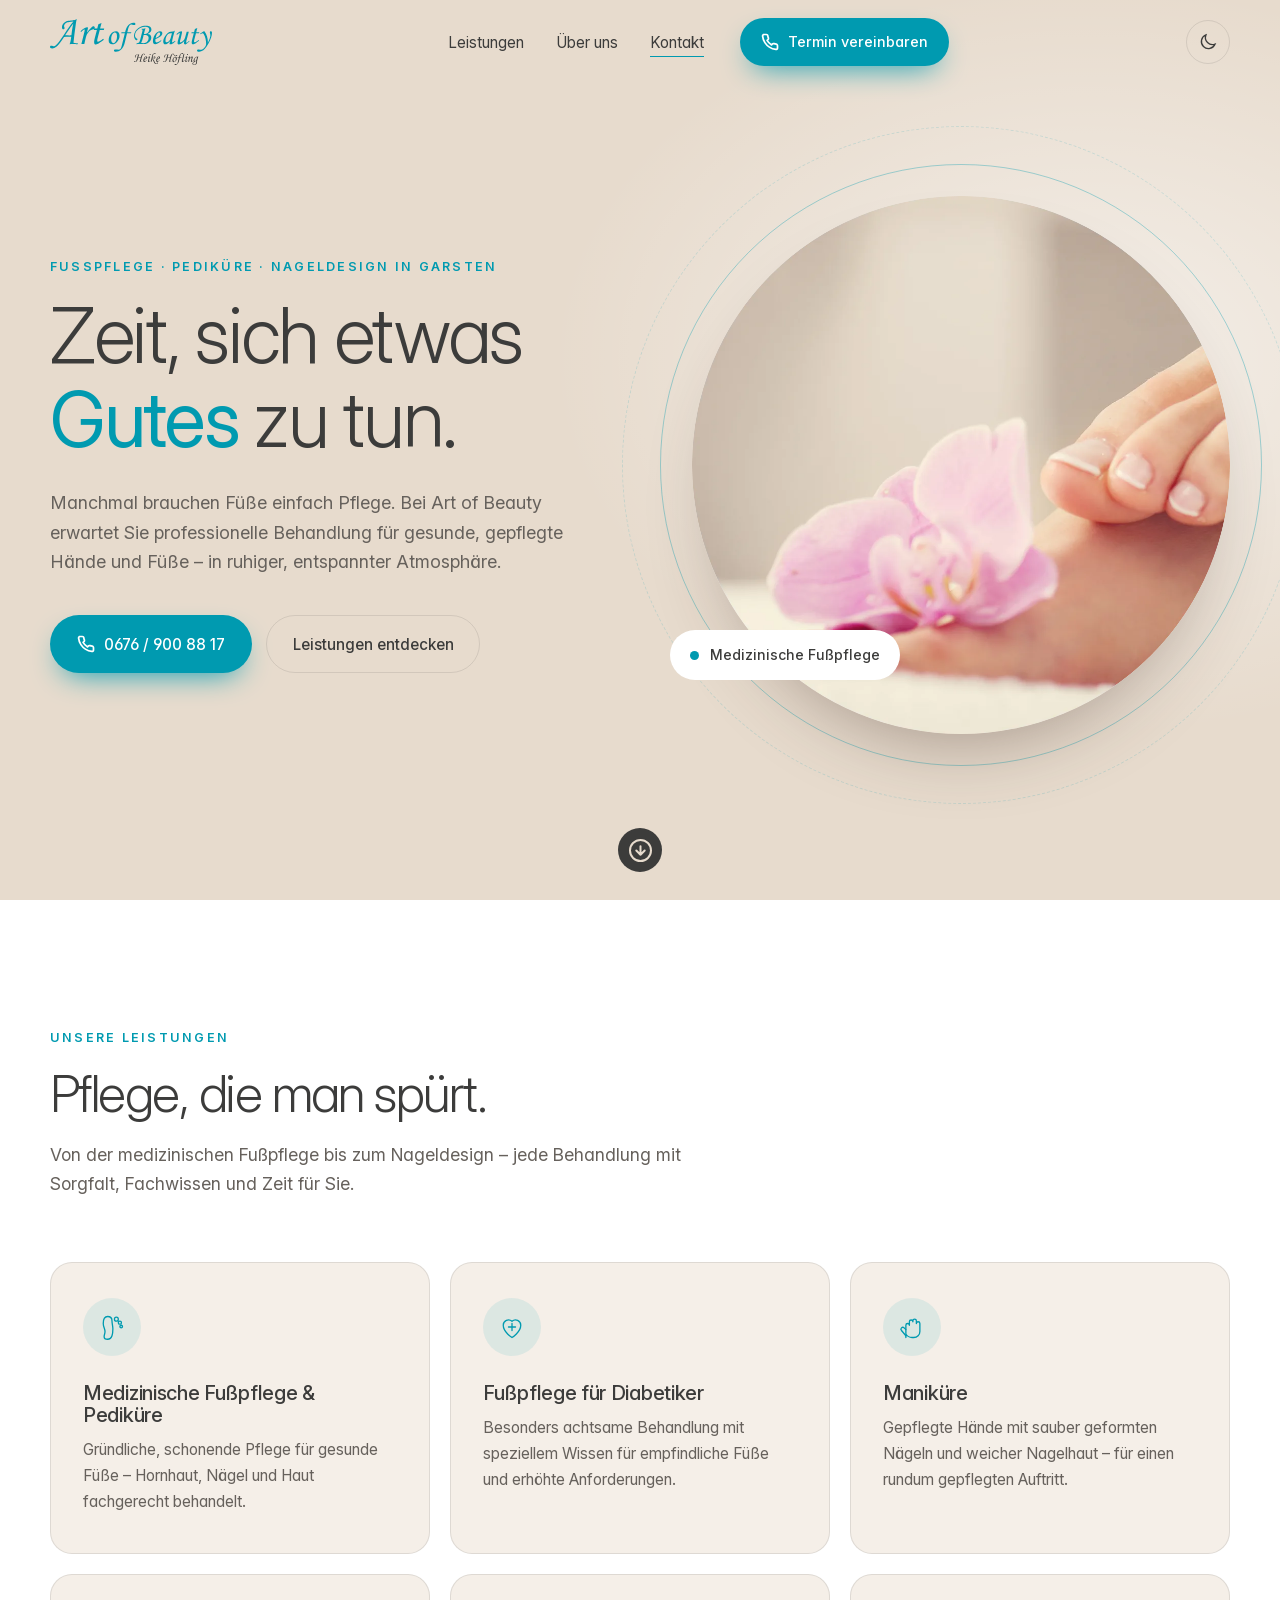
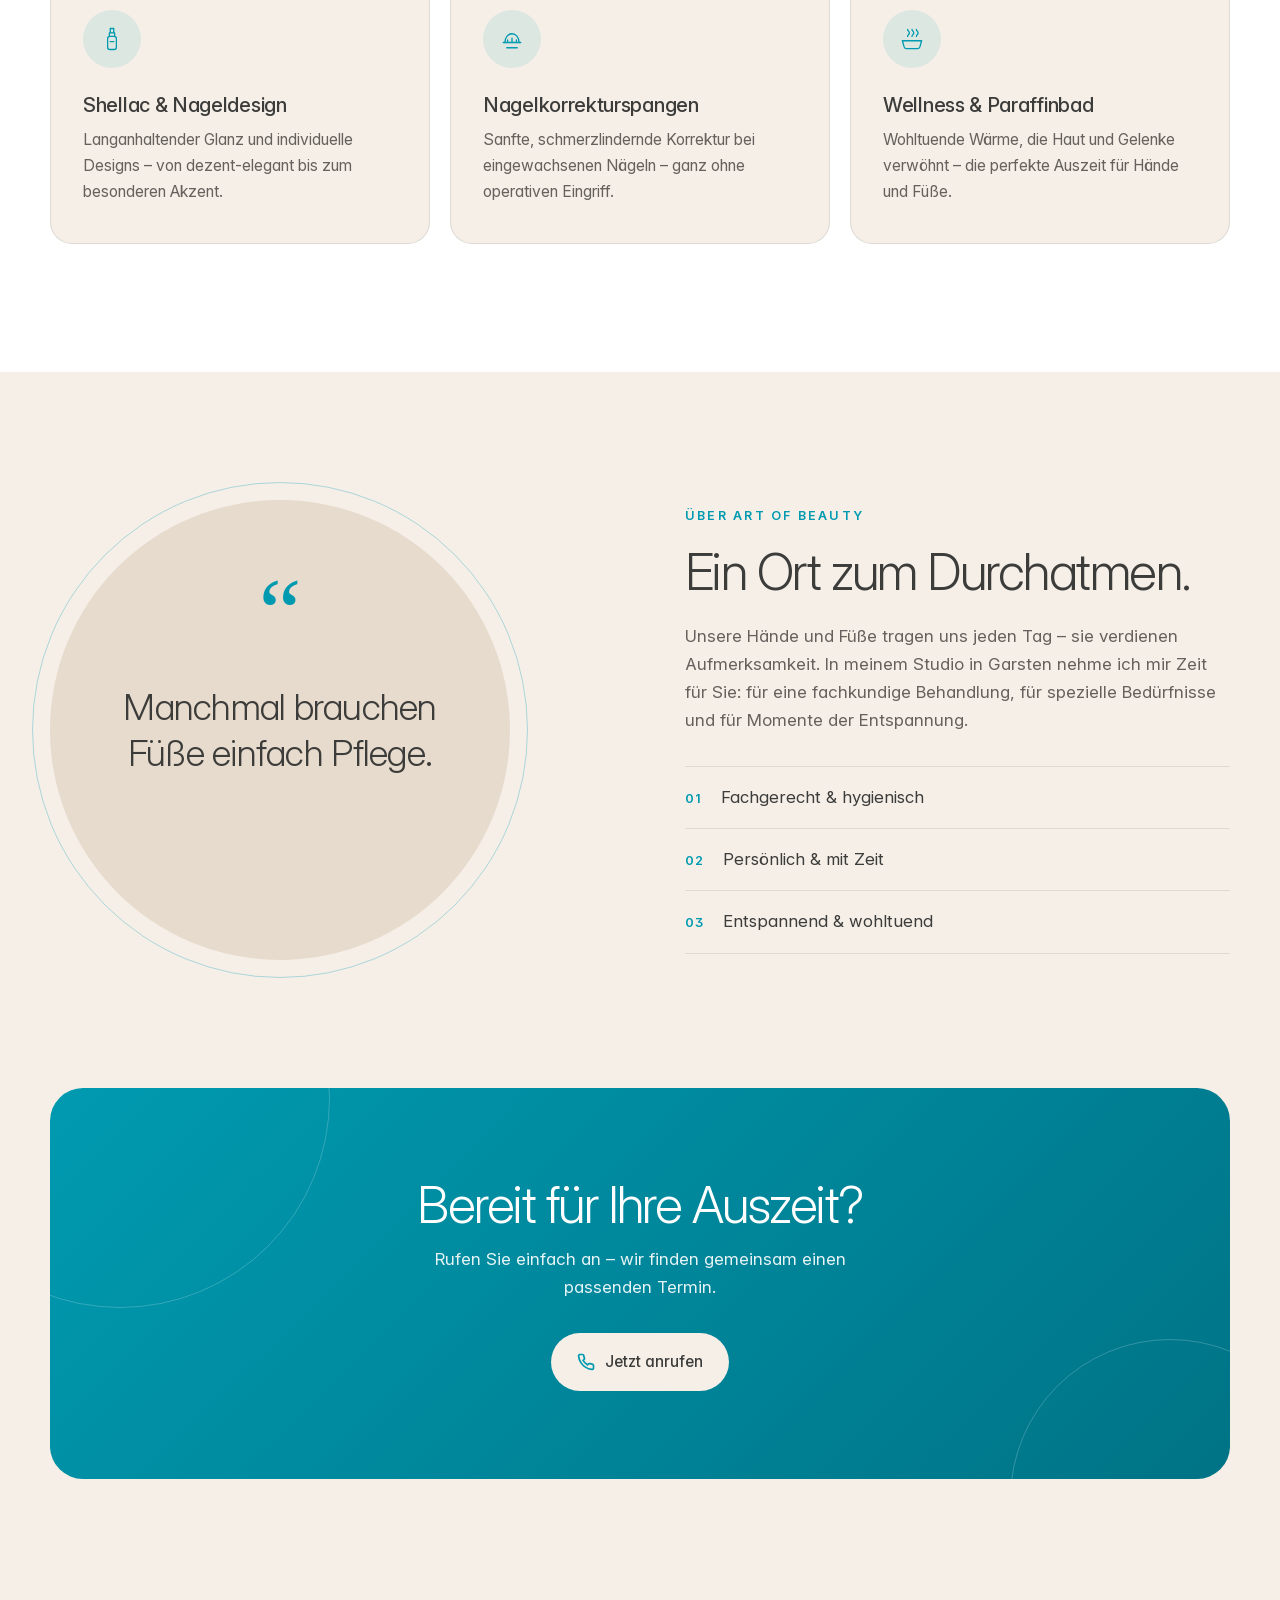
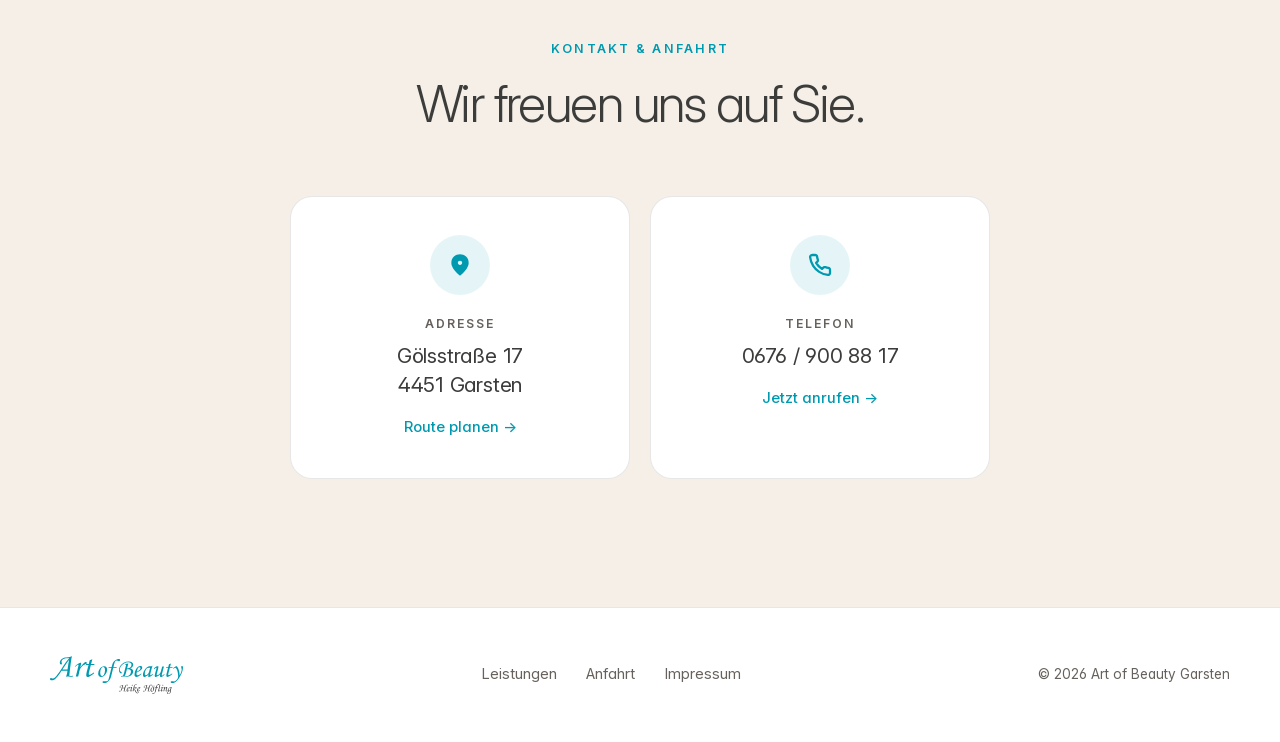
==== index.html @ b4190601 "first commit" ====
<!doctype html>
<html lang="de">
<head>
  <meta charset="utf-8">
  <meta name="viewport" content="width=device-width, initial-scale=1">
  <title>Art of Beauty Garsten – Fußpflege, Pediküre &amp; Nageldesign</title>
  <meta name="description" content="Art of Beauty in Garsten: medizinische Fußpflege, Pediküre, Fußpflege für Diabetiker, Maniküre, Shellac &amp; Nageldesign, Nagelkorrekturspangen und Paraffinbäder.">
  <meta name="theme-color" content="#e7dbcd" media="(prefers-color-scheme: light)">
  <meta name="theme-color" content="#231f1a" media="(prefers-color-scheme: dark)">
  <meta property="og:title" content="Art of Beauty Garsten">
  <meta property="og:description" content="Zeit, sich etwas Gutes zu tun. Fußpflege, Pediküre &amp; Nageldesign in Garsten.">
  <meta property="og:image" content="assets/hero.webp">
  <link rel="icon" href="assets/favicon.svg" type="image/svg+xml">
  <link rel="preload" href="assets/fonts/InterVariable.woff2" as="font" type="font/woff2" crossorigin>
  <link rel="stylesheet" href="styles.css">
  <script>
    // Theme vor dem ersten Paint setzen (verhindert Aufblitzen)
    (function () {
      var t = localStorage.getItem('theme');
      if (!t) t = matchMedia('(prefers-color-scheme: dark)').matches ? 'dark' : 'light';
      document.documentElement.dataset.theme = t;
    })();
  </script>
  <script src="script.js" defer></script>
</head>
<body>
  <a class="skip-link" href="#main">Zum Inhalt springen</a>

  <header class="site-header" id="top">
    <div class="container header-inner">
      <a href="#top" class="brand" aria-label="Art of Beauty – zur Startseite">
        <img class="logo logo-light" src="assets/logo.svg" alt="Art of Beauty" width="288" height="82">
        <img class="logo logo-dark" src="assets/logo-dark.svg" alt="" width="288" height="82" aria-hidden="true">
      </a>

      <nav class="nav" id="nav" aria-label="Hauptnavigation">
        <ul>
          <li><a href="#leistungen">Leistungen</a></li>
          <li><a href="#ueber">Über uns</a></li>
          <li><a href="#kontakt">Kontakt</a></li>
        </ul>
        <a class="btn btn-primary nav-cta" href="tel:+436769008817">
          <img src="assets/Phone.svg" alt="" width="18" height="18" class="icon-invert"> Termin vereinbaren
        </a>
      </nav>

      <div class="header-actions">
        <button class="theme-toggle" type="button" aria-label="Farbmodus wechseln">
          <svg class="i-sun" viewBox="0 0 24 24" aria-hidden="true"><circle cx="12" cy="12" r="4.5"/><path d="M12 2v2M12 20v2M4.9 4.9l1.4 1.4M17.7 17.7l1.4 1.4M2 12h2M20 12h2M4.9 19.1l1.4-1.4M17.7 6.3l1.4-1.4"/></svg>
          <svg class="i-moon" viewBox="0 0 24 24" aria-hidden="true"><path d="M20.5 14.5A8.5 8.5 0 0 1 9.5 3.5a8.5 8.5 0 1 0 11 11Z"/></svg>
        </button>
        <button class="menu-toggle" type="button" aria-label="Menü öffnen" aria-expanded="false" aria-controls="nav">
          <span></span><span></span>
        </button>
      </div>
    </div>
  </header>

  <main id="main">
    <!-- HERO -->
    <section class="hero">
      <div class="container hero-inner">
        <div class="hero-text">
          <p class="eyebrow reveal">Fußpflege · Pediküre · Nageldesign in Garsten</p>
          <h1 class="reveal">Zeit, sich etwas <em>Gutes</em> zu tun.</h1>
          <p class="lead reveal">Manchmal brauchen Füße einfach Pflege. Bei Art of Beauty erwartet Sie professionelle Behandlung für gesunde, gepflegte Hände und Füße – in ruhiger, entspannter Atmosphäre.</p>
          <div class="hero-actions reveal">
            <a class="btn btn-primary" href="tel:+436769008817">
              <img src="assets/Phone.svg" alt="" width="18" height="18" class="icon-invert"> 0676 / 900 88 17
            </a>
            <a class="btn btn-ghost" href="#leistungen">Leistungen entdecken</a>
          </div>
        </div>

        <div class="hero-visual reveal">
          <div class="ring ring-1" aria-hidden="true"></div>
          <div class="ring ring-2" aria-hidden="true"></div>
          <picture>
            <source srcset="assets/hero.webp" type="image/webp">
            <img src="assets/hero.png" alt="Gepflegter Fuß mit French-Pediküre neben einer rosa Orchidee" width="1054" height="1054" fetchpriority="high">
          </picture>
          <div class="hero-badge">
            <span class="badge-dot" aria-hidden="true"></span>
            Medizinische Fußpflege
          </div>
        </div>
      </div>

      <a href="#leistungen" class="scroll-hint" aria-label="Weiter nach unten scrollen">
        <img src="assets/icon-arrow.svg" alt="" width="23" height="23">
      </a>
    </section>

    <!-- LEISTUNGEN -->
    <section class="section services" id="leistungen">
      <div class="container">
        <header class="section-head reveal">
          <p class="eyebrow">Unsere Leistungen</p>
          <h2>Pflege, die man spürt.</h2>
          <p class="section-lead">Von der medizinischen Fußpflege bis zum Nageldesign – jede Behandlung mit Sorgfalt, Fachwissen und Zeit für Sie.</p>
        </header>

        <div class="cards">
          <article class="card reveal">
            <div class="card-icon" aria-hidden="true">
              <svg viewBox="0 0 32 32"><path d="M11 4c-3 0-5 3-5 8 0 4 2 6 2 9s-1 4-1 6 2 3 4 3 4-1 5-4 1-5 1-8-1-6-1-9-2-5-5-5Z"/><circle cx="21" cy="7" r="2.2"/><circle cx="25" cy="11" r="1.8"/><circle cx="26.5" cy="15.5" r="1.5"/></svg>
            </div>
            <h3>Medizinische Fußpflege &amp; Pediküre</h3>
            <p>Gründliche, schonende Pflege für gesunde Füße – Hornhaut, Nägel und Haut fachgerecht behandelt.</p>
          </article>

          <article class="card reveal">
            <div class="card-icon" aria-hidden="true">
              <svg viewBox="0 0 32 32"><path d="M16 28s-10-6.2-10-14a6 6 0 0 1 10-4.5A6 6 0 0 1 26 14c0 7.8-10 14-10 14Z"/><path d="M16 12v8M12 16h8"/></svg>
            </div>
            <h3>Fußpflege für Diabetiker</h3>
            <p>Besonders achtsame Behandlung mit speziellem Wissen für empfindliche Füße und erhöhte Anforderungen.</p>
          </article>

          <article class="card reveal">
            <div class="card-icon" aria-hidden="true">
              <svg viewBox="0 0 32 32"><path d="M9 28V14a2 2 0 0 1 4 0v-4a2 2 0 0 1 4 0v-1a2 2 0 0 1 4 0v3a2 2 0 0 1 4 0v9c0 4-3 7-7 7h-2c-3 0-5-1-7-4"/><path d="M9 19l-2-2a2 2 0 0 0-3 3l5 6"/></svg>
            </div>
            <h3>Maniküre</h3>
            <p>Gepflegte Hände mit sauber geformten Nägeln und weicher Nagelhaut – für einen rundum gepflegten Auftritt.</p>
          </article>

          <article class="card reveal">
            <div class="card-icon" aria-hidden="true">
              <svg viewBox="0 0 32 32"><rect x="11" y="13" width="10" height="15" rx="2.5"/><path d="M13 13V9h6v4M14 9V4h4v5"/><path d="M14 19h4"/></svg>
            </div>
            <h3>Shellac &amp; Nageldesign</h3>
            <p>Langanhaltender Glanz und individuelle Designs – von dezent-elegant bis zum besonderen Akzent.</p>
          </article>

          <article class="card reveal">
            <div class="card-icon" aria-hidden="true">
              <svg viewBox="0 0 32 32"><path d="M8 20c0-6 3.6-10 8-10s8 4 8 10"/><path d="M6 20h20"/><path d="M11 20v-3M16 20v-5M21 20v-3"/><path d="M10 26h12"/></svg>
            </div>
            <h3>Nagelkorrekturspangen</h3>
            <p>Sanfte, schmerzlindernde Korrektur bei eingewachsenen Nägeln – ganz ohne operativen Eingriff.</p>
          </article>

          <article class="card reveal">
            <div class="card-icon" aria-hidden="true">
              <svg viewBox="0 0 32 32"><path d="M5 18h22l-2 7a3 3 0 0 1-3 2H10a3 3 0 0 1-3-2l-2-7Z"/><path d="M11 13c0-2 2-2 2-4s-2-2-2-4M16 13c0-2 2-2 2-4s-2-2-2-4M21 13c0-2 2-2 2-4s-2-2-2-4"/></svg>
            </div>
            <h3>Wellness &amp; Paraffinbad</h3>
            <p>Wohltuende Wärme, die Haut und Gelenke verwöhnt – die perfekte Auszeit für Hände und Füße.</p>
          </article>
        </div>
      </div>
    </section>

    <!-- ÜBER / ZITAT -->
    <section class="section about" id="ueber">
      <div class="container about-inner">
        <div class="about-quote reveal">
          <span class="quote-mark" aria-hidden="true">“</span>
          <blockquote>
            <p>Manchmal brauchen Füße einfach Pflege.</p>
          </blockquote>
        </div>
        <div class="about-text reveal">
          <p class="eyebrow">Über Art of Beauty</p>
          <h2>Ein Ort zum Durchatmen.</h2>
          <p>Unsere Hände und Füße tragen uns jeden Tag – sie verdienen Aufmerksamkeit. In meinem Studio in Garsten nehme ich mir Zeit für Sie: für eine fachkundige Behandlung, für spezielle Bedürfnisse und für Momente der Entspannung.</p>
          <ul class="values">
            <li><span>01</span>Fachgerecht &amp; hygienisch</li>
            <li><span>02</span>Persönlich &amp; mit Zeit</li>
            <li><span>03</span>Entspannend &amp; wohltuend</li>
          </ul>
        </div>
      </div>
    </section>

    <!-- CTA BAND -->
    <section class="cta-band">
      <div class="container cta-inner reveal">
        <h2>Bereit für Ihre Auszeit?</h2>
        <p>Rufen Sie einfach an – wir finden gemeinsam einen passenden Termin.</p>
        <a class="btn btn-light" href="tel:+436769008817">
          <img src="assets/Phone.svg" alt="" width="18" height="18"> Jetzt anrufen
        </a>
      </div>
    </section>

    <!-- KONTAKT -->
    <section class="section contact" id="kontakt">
      <div class="container contact-inner">
        <header class="section-head reveal">
          <p class="eyebrow">Kontakt &amp; Anfahrt</p>
          <h2>Wir freuen uns auf Sie.</h2>
        </header>

        <div class="contact-grid">
          <a class="contact-card reveal" href="https://www.google.com/maps/search/?api=1&amp;query=G%C3%B6lsstra%C3%9Fe+17%2C+4451+Garsten" target="_blank" rel="noopener">
            <span class="contact-icon"><img src="assets/Location.svg" alt="" width="26" height="26"></span>
            <span class="contact-label">Adresse</span>
            <span class="contact-value">Gölsstraße 17<br>4451 Garsten</span>
            <span class="contact-link">Route planen <span aria-hidden="true">→</span></span>
          </a>

          <a class="contact-card reveal" href="tel:+436769008817">
            <span class="contact-icon"><img src="assets/Phone.svg" alt="" width="24" height="24"></span>
            <span class="contact-label">Telefon</span>
            <span class="contact-value">0676 / 900 88 17</span>
            <span class="contact-link">Jetzt anrufen <span aria-hidden="true">→</span></span>
          </a>
        </div>
      </div>
    </section>
  </main>

  <footer class="site-footer">
    <div class="container footer-inner">
      <img class="logo logo-light footer-logo" src="assets/logo.svg" alt="Art of Beauty" width="288" height="82">
      <img class="logo logo-dark footer-logo" src="assets/logo-dark.svg" alt="" width="288" height="82" aria-hidden="true">
      <nav class="footer-nav" aria-label="Fußzeile">
        <a href="#leistungen">Leistungen</a>
        <a href="#kontakt">Anfahrt</a>
        <a href="impressum.html">Impressum</a>
      </nav>
      <p class="copy">© <span id="year">2026</span> Art of Beauty Garsten</p>
    </div>
  </footer>

  <a class="fab-call" href="tel:+436769008817" aria-label="Anrufen: 0676 900 88 17">
    <img src="assets/Phone.svg" alt="" width="22" height="22" class="icon-invert">
  </a>
</body>
</html>
---- styles.css ----
/* ==========================================================================
   Art of Beauty Garsten – Stylesheet
   ========================================================================== */

@font-face {
  font-family: "Inter";
  src: url("assets/fonts/InterVariable.woff2") format("woff2");
  font-weight: 100 900;
  font-style: normal;
  font-display: swap;
}

:root {
  --cream: #e7dbcd;
  --cream-light: #f5efe8;
  --ink: #3c3c3b;
  --ink-soft: #66615c;
  --accent: #009ab0;
  --accent-strong: #007f92;
  --white: #fff;

  --bg: var(--cream-light);
  --bg-alt: var(--white);
  --bg-hero: var(--cream);
  --text: var(--ink);
  --text-soft: var(--ink-soft);
  --line: rgba(60, 60, 59, 0.12);
  --card: var(--white);
  --shadow: 0 20px 50px -25px rgba(60, 50, 40, 0.35);
  --header-bg: rgba(231, 219, 205, 0.78);
  --btn-text: #fff;

  --radius: 22px;
  --container: 1180px;
  --ease: cubic-bezier(0.22, 1, 0.36, 1);
  color-scheme: light;
}

[data-theme="dark"] {
  --accent: #16b7cf;
  --accent-strong: #009ab0;
  --bg: #231f1a;
  --bg-alt: #1a1713;
  --bg-hero: #231f1a;
  --text: #e7dbcd;
  --text-soft: #a39e96;
  --line: rgba(231, 219, 205, 0.12);
  --card: #2c2721;
  --shadow: 0 20px 50px -25px rgba(0, 0, 0, 0.8);
  --header-bg: rgba(35, 31, 26, 0.78);
  --btn-text: #12100d;
  color-scheme: dark;
}

/* ---------- Base ---------- */
*,
*::before,
*::after { box-sizing: border-box; }

html { scroll-behavior: smooth; scroll-padding-top: 90px; }

body {
  margin: 0;
  font-family: "Inter", system-ui, -apple-system, "Segoe UI", Roboto, sans-serif;
  font-feature-settings: "cv11", "ss01";
  font-size: 1.0625rem;
  line-height: 1.65;
  color: var(--text);
  background: var(--bg);
  -webkit-font-smoothing: antialiased;
  transition: background-color 0.4s var(--ease), color 0.4s var(--ease);
}

img { max-width: 100%; display: block; }
a { color: inherit; }

h1, h2, h3 {
  margin: 0;
  font-weight: 300;
  letter-spacing: -0.03em;
  line-height: 1.1;
}
h1 em, h2 em { font-style: normal; color: var(--accent); font-weight: 400; }

.container {
  width: min(100% - 2.5rem, var(--container));
  margin-inline: auto;
}

.skip-link {
  position: absolute; left: 1rem; top: -100px;
  background: var(--accent); color: #fff; padding: 0.6rem 1rem; border-radius: 8px; z-index: 100;
}
.skip-link:focus { top: 1rem; }

:focus-visible { outline: 2px solid var(--accent); outline-offset: 3px; border-radius: 6px; }

.eyebrow {
  margin: 0 0 1rem;
  font-size: 0.78rem;
  font-weight: 600;
  letter-spacing: 0.18em;
  text-transform: uppercase;
  color: var(--accent);
}

/* ---------- Buttons ---------- */
.btn {
  display: inline-flex; align-items: center; gap: 0.6rem;
  padding: 0.95rem 1.6rem;
  border-radius: 999px;
  font-size: 0.95rem; font-weight: 500;
  text-decoration: none;
  border: 1px solid transparent;
  transition: transform 0.3s var(--ease), background-color 0.3s, box-shadow 0.3s, color 0.3s, border-color 0.3s;
  white-space: nowrap;
}
.btn:hover { transform: translateY(-2px); }
.btn-primary { background: var(--accent); color: var(--btn-text); box-shadow: 0 12px 30px -12px var(--accent); }
.btn-primary:hover { background: var(--accent-strong); color: #fff; }
.btn-ghost { border-color: var(--line); color: var(--text); background: transparent; }
.btn-ghost:hover { border-color: var(--accent); color: var(--accent); }
.btn-light { background: var(--cream-light); color: #3c3c3b; }
.btn-light:hover { background: #fff; }

.icon-invert { filter: brightness(0) invert(1); }
[data-theme="dark"] .btn-primary:not(:hover) .icon-invert { filter: brightness(0); opacity: 0.85; }

/* ---------- Header ---------- */
.site-header {
  position: fixed; inset: 0 0 auto 0; z-index: 50;
  transition: background-color 0.4s var(--ease), box-shadow 0.4s, backdrop-filter 0.4s;
}
.site-header.scrolled {
  background: var(--header-bg);
  backdrop-filter: saturate(140%) blur(14px);
  -webkit-backdrop-filter: saturate(140%) blur(14px);
  box-shadow: 0 1px 0 var(--line);
}
.header-inner {
  display: flex; align-items: center; justify-content: space-between; gap: 1.5rem;
  height: 84px;
  transition: height 0.4s var(--ease);
}
.site-header.scrolled .header-inner { height: 70px; }

.brand { display: block; flex-shrink: 0; }
.brand .logo { height: 46px; width: auto; transition: height 0.4s var(--ease); }
.site-header.scrolled .brand .logo { height: 40px; }

.logo-dark { display: none !important; }
[data-theme="dark"] .logo-light { display: none !important; }
[data-theme="dark"] .logo-dark { display: block !important; }

.nav { display: flex; align-items: center; gap: 2.2rem; }
.nav ul { display: flex; gap: 2rem; list-style: none; margin: 0; padding: 0; }
.nav ul a {
  position: relative; text-decoration: none; font-size: 0.95rem; color: var(--text);
  padding: 0.3rem 0;
}
.nav ul a::after {
  content: ""; position: absolute; left: 0; bottom: 0; height: 1px; width: 100%;
  background: var(--accent); transform: scaleX(0); transform-origin: right;
  transition: transform 0.4s var(--ease);
}
.nav ul a:hover::after, .nav ul a.active::after { transform: scaleX(1); transform-origin: left; }
.nav-cta { padding: 0.7rem 1.25rem; font-size: 0.9rem; }

.header-actions { display: flex; align-items: center; gap: 0.5rem; }

.theme-toggle, .menu-toggle {
  width: 44px; height: 44px; border-radius: 50%;
  display: grid; place-items: center;
  border: 1px solid var(--line); background: transparent; color: var(--text);
  cursor: pointer; transition: border-color 0.3s, color 0.3s, transform 0.3s var(--ease);
}
.theme-toggle:hover { border-color: var(--accent); color: var(--accent); transform: rotate(15deg); }
.theme-toggle svg { width: 20px; height: 20px; fill: none; stroke: currentColor; stroke-width: 1.6; stroke-linecap: round; }
.theme-toggle .i-sun { display: none; }
[data-theme="dark"] .theme-toggle .i-sun { display: block; }
[data-theme="dark"] .theme-toggle .i-moon { display: none; }

.menu-toggle { display: none; flex-direction: column; align-items: center; justify-content: center; gap: 6px; }
.menu-toggle span {
  display: block; width: 18px; height: 1.5px; background: currentColor; border-radius: 2px;
  transition: transform 0.4s var(--ease);
}
.menu-open .menu-toggle span:first-child { transform: translateY(3.75px) rotate(45deg); }
.menu-open .menu-toggle span:last-child { transform: translateY(-3.75px) rotate(-45deg); }

/* ---------- Hero ---------- */
.hero {
  position: relative;
  min-height: 100svh;
  display: flex; align-items: center;
  padding: 120px 0 90px;
  background:
    radial-gradient(60% 60% at 85% 40%, rgba(255, 255, 255, 0.55), transparent 70%),
    var(--bg-hero);
  overflow: hidden;
}
[data-theme="dark"] .hero {
  background:
    radial-gradient(55% 55% at 80% 45%, rgba(22, 183, 207, 0.10), transparent 70%),
    var(--bg-hero);
}

.hero-inner {
  display: grid; grid-template-columns: 1.05fr 1fr; align-items: center; gap: clamp(2rem, 6vw, 6rem);
}

.hero h1 {
  font-size: clamp(2.6rem, 6vw, 5rem);
  margin-bottom: 1.6rem;
}
.lead { font-size: clamp(1.05rem, 1.4vw, 1.2rem); color: var(--text-soft); max-width: 34rem; margin: 0 0 2.4rem; }
.hero-actions { display: flex; flex-wrap: wrap; gap: 0.9rem; }

.hero-visual { position: relative; aspect-ratio: 1; max-width: 540px; width: 100%; justify-self: center; }
.hero-visual picture img {
  width: 100%; height: 100%; object-fit: cover; border-radius: 50%;
  position: relative; z-index: 1;
  box-shadow: 0 40px 80px -40px rgba(60, 40, 30, 0.45);
}
.ring {
  position: absolute; border-radius: 50%; border: 1px solid var(--accent); pointer-events: none;
}
.ring-1 { inset: -6%; opacity: 0.35; animation: float 9s ease-in-out infinite; }
.ring-2 { inset: -13%; opacity: 0.15; border-style: dashed; animation: spin 80s linear infinite; }

.hero-badge {
  position: absolute; z-index: 2; left: -4%; bottom: 10%;
  display: inline-flex; align-items: center; gap: 0.65rem;
  padding: 0.85rem 1.25rem;
  background: var(--card); color: var(--text);
  border-radius: 999px; font-size: 0.88rem; font-weight: 500;
  box-shadow: var(--shadow);
  animation: float 7s ease-in-out infinite reverse;
}
.badge-dot {
  width: 9px; height: 9px; border-radius: 50%; background: var(--accent);
  box-shadow: 0 0 0 0 var(--accent); animation: pulse 2.4s infinite;
}

.scroll-hint {
  position: absolute; left: 50%; bottom: 28px; translate: -50% 0;
  width: 44px; height: 44px; display: grid; place-items: center;
  border-radius: 50%; background: var(--ink);
  animation: bob 2.4s ease-in-out infinite;
}
.scroll-hint img { transform: rotate(-90deg); }
[data-theme="dark"] .scroll-hint { background: #000; }

@keyframes float { 0%, 100% { transform: translateY(0); } 50% { transform: translateY(-10px); } }
@keyframes spin { to { transform: rotate(360deg); } }
@keyframes bob { 0%, 100% { transform: translateY(0); } 50% { transform: translateY(6px); } }
@keyframes pulse {
  0% { box-shadow: 0 0 0 0 rgba(0, 154, 176, 0.55); }
  70% { box-shadow: 0 0 0 10px rgba(0, 154, 176, 0); }
  100% { box-shadow: 0 0 0 0 rgba(0, 154, 176, 0); }
}

/* ---------- Sections ---------- */
.section { padding: clamp(5rem, 10vw, 8.5rem) 0; }
.section-head { max-width: 40rem; margin-bottom: clamp(2.5rem, 5vw, 4rem); }
.section-head h2, .about h2, .cta-band h2 { font-size: clamp(2rem, 4vw, 3.2rem); }
.section-lead { color: var(--text-soft); margin: 1.2rem 0 0; font-size: 1.1rem; }

/* Services */
.services { background: var(--bg-alt); }
.cards {
  display: grid; grid-template-columns: repeat(3, 1fr); gap: 1.25rem;
}
.card {
  position: relative;
  padding: 2.2rem 2rem 2.4rem;
  background: var(--bg);
  border: 1px solid var(--line);
  border-radius: var(--radius);
  transition: transform 0.5s var(--ease), box-shadow 0.5s var(--ease), border-color 0.4s, background-color 0.4s;
  overflow: hidden;
}
.card::before {
  content: ""; position: absolute; inset: auto -30% -60% auto; width: 220px; height: 220px; border-radius: 50%;
  background: radial-gradient(circle, rgba(0, 154, 176, 0.12), transparent 70%);
  opacity: 0; transition: opacity 0.5s;
}
.card:hover { transform: translateY(-6px); box-shadow: var(--shadow); border-color: transparent; }
.card:hover::before { opacity: 1; }
[data-theme="dark"] .card { background: var(--card); }

.card-icon {
  width: 58px; height: 58px; border-radius: 50%;
  display: grid; place-items: center; margin-bottom: 1.6rem;
  background: rgba(0, 154, 176, 0.1); color: var(--accent);
  transition: background-color 0.4s, color 0.4s;
}
.card:hover .card-icon { background: var(--accent); color: var(--bg-alt); }
.card-icon svg { width: 28px; height: 28px; fill: none; stroke: currentColor; stroke-width: 1.5; stroke-linecap: round; stroke-linejoin: round; }
.card h3 { font-size: 1.25rem; font-weight: 500; letter-spacing: -0.015em; margin-bottom: 0.7rem; }
.card p { margin: 0; color: var(--text-soft); font-size: 0.98rem; }

/* About */
.about { background: var(--bg); }
.about-inner { display: grid; grid-template-columns: 1fr 1fr; gap: clamp(2.5rem, 7vw, 7rem); align-items: center; }
.about-quote {
  position: relative; aspect-ratio: 1; max-width: 460px; width: 100%;
  display: grid; place-items: center; padding: 3rem;
  border-radius: 50%;
  background: var(--cream);
  text-align: center;
}
[data-theme="dark"] .about-quote { background: #000; }
.about-quote::after {
  content: ""; position: absolute; inset: -18px; border-radius: 50%; border: 1px solid var(--accent); opacity: 0.3;
}
.quote-mark {
  position: absolute; top: 14%; left: 50%; translate: -50% 0;
  font-family: Georgia, "Times New Roman", serif;
  font-size: 6rem; line-height: 1; color: var(--accent); font-weight: 400;
}
.about-quote blockquote { margin: 0; }
.about-quote p {
  margin: 0; font-size: clamp(1.6rem, 3vw, 2.3rem); font-weight: 300; letter-spacing: -0.02em; line-height: 1.25;
  color: var(--text);
}
.about-text h2 { margin-bottom: 1.4rem; }
.about-text > p:not(.eyebrow) { color: var(--text-soft); margin: 0 0 2rem; }
.values { list-style: none; padding: 0; margin: 0; border-top: 1px solid var(--line); }
.values li {
  display: flex; align-items: baseline; gap: 1.2rem;
  padding: 1.05rem 0; border-bottom: 1px solid var(--line); font-size: 1.05rem;
}
.values span { font-size: 0.8rem; font-weight: 600; color: var(--accent); letter-spacing: 0.08em; }

/* CTA band */
.cta-band { padding: 0 0 clamp(1rem, 3vw, 2rem); background: var(--bg); }
.cta-inner {
  position: relative; overflow: hidden;
  text-align: center;
  padding: clamp(3.5rem, 7vw, 5.5rem) 1.5rem;
  border-radius: calc(var(--radius) * 1.5);
  background: linear-gradient(135deg, #009ab0, #007386);
  color: #fff;
}
.cta-inner::before, .cta-inner::after {
  content: ""; position: absolute; border-radius: 50%; border: 1px solid rgba(255, 255, 255, 0.2);
}
.cta-inner::before { width: 420px; height: 420px; left: -140px; top: -200px; }
.cta-inner::after { width: 320px; height: 320px; right: -100px; bottom: -180px; }
.cta-inner h2 { color: #fff; margin-bottom: 0.8rem; }
.cta-inner p { margin: 0 auto 2rem; opacity: 0.9; max-width: 30rem; }

/* Contact */
.contact { background: var(--bg); }
.contact-inner { text-align: center; }
.contact .section-head { margin-inline: auto; }
.contact-grid { display: grid; grid-template-columns: repeat(2, minmax(0, 340px)); justify-content: center; gap: 1.25rem; }
.contact-card {
  display: flex; flex-direction: column; align-items: center; gap: 0.4rem;
  padding: 2.4rem 1.5rem;
  background: var(--card); border: 1px solid var(--line); border-radius: var(--radius);
  text-decoration: none;
  transition: transform 0.5s var(--ease), box-shadow 0.5s var(--ease), border-color 0.3s;
}
.contact-card:hover { transform: translateY(-5px); box-shadow: var(--shadow); border-color: var(--accent); }
.contact-icon {
  width: 60px; height: 60px; border-radius: 50%; display: grid; place-items: center; margin-bottom: 0.8rem;
  background: rgba(0, 154, 176, 0.1);
}
.contact-label { font-size: 0.76rem; letter-spacing: 0.16em; text-transform: uppercase; color: var(--text-soft); font-weight: 600; }
.contact-value { font-size: 1.3rem; font-weight: 400; letter-spacing: -0.01em; line-height: 1.4; }
.contact-link { margin-top: 0.6rem; color: var(--accent); font-size: 0.92rem; font-weight: 500; }
.contact-link span { display: inline-block; transition: transform 0.3s var(--ease); }
.contact-card:hover .contact-link span { transform: translateX(4px); }

/* Footer */
.site-footer { background: var(--bg-alt); border-top: 1px solid var(--line); padding: 3rem 0; }
.footer-inner { display: flex; align-items: center; justify-content: space-between; gap: 1.5rem; flex-wrap: wrap; }
.footer-logo { height: 38px; width: auto; }
.footer-nav { display: flex; gap: 1.8rem; flex-wrap: wrap; }
.footer-nav a { text-decoration: none; color: var(--text-soft); font-size: 0.92rem; transition: color 0.3s; }
.footer-nav a:hover { color: var(--accent); }
.copy { margin: 0; color: var(--text-soft); font-size: 0.85rem; }

/* Floating call button (mobile) */
.fab-call {
  position: fixed; right: 1.1rem; bottom: 1.1rem; z-index: 40;
  width: 58px; height: 58px; border-radius: 50%;
  display: none; place-items: center;
  background: var(--accent); box-shadow: 0 14px 30px -10px rgba(0, 154, 176, 0.7);
  transform: scale(0); transition: transform 0.4s var(--ease);
}
.fab-call.visible { transform: scale(1); }

/* ---------- Legal page ---------- */
.legal { padding: 140px 0 6rem; }
.legal .container { max-width: 760px; }
.legal h1 { font-size: clamp(2.2rem, 5vw, 3.4rem); margin-bottom: 2.5rem; }
.legal h2 { font-size: 1.5rem; font-weight: 400; margin: 2.8rem 0 1rem; }
.legal h3 { font-size: 1.1rem; font-weight: 500; margin: 1.8rem 0 0.6rem; letter-spacing: -0.01em; }
.legal p, .legal address { color: var(--text-soft); font-style: normal; }
.legal a { color: var(--accent); }
.legal .back { display: inline-flex; gap: 0.5rem; margin-bottom: 2rem; text-decoration: none; font-weight: 500; }

/* ---------- Reveal animations ---------- */
.reveal { opacity: 0; transform: translateY(26px); transition: opacity 0.9s var(--ease), transform 0.9s var(--ease); }
.reveal.in { opacity: 1; transform: none; }
.no-js .reveal { opacity: 1; transform: none; }

@media (prefers-reduced-motion: reduce) {
  html { scroll-behavior: auto; }
  *, *::before, *::after { animation: none !important; transition-duration: 0.01ms !important; }
  .reveal { opacity: 1; transform: none; }
}

/* ---------- Responsive ---------- */
@media (max-width: 1020px) {
  .cards { grid-template-columns: repeat(2, 1fr); }
}

@media (max-width: 860px) {
  .menu-toggle { display: flex; }

  .nav {
    position: fixed; inset: 0; z-index: -1;
    flex-direction: column; justify-content: center; gap: 2.5rem;
    background: var(--bg-hero);
    opacity: 0; visibility: hidden;
    transition: opacity 0.4s var(--ease), visibility 0.4s;
  }
  .nav ul { flex-direction: column; align-items: center; gap: 1.4rem; }
  .nav ul a { font-size: 1.8rem; font-weight: 300; letter-spacing: -0.02em; }
  .menu-open .nav { opacity: 1; visibility: visible; }
  .menu-open { overflow: hidden; }
  .menu-open .site-header { background: transparent; backdrop-filter: none; box-shadow: none; }

  .hero { padding-top: 110px; min-height: auto; }
  .hero-inner { grid-template-columns: 1fr; text-align: center; }
  .hero-visual { order: -1; max-width: 340px; margin-top: 1rem; }
  .lead { margin-inline: auto; }
  .hero-actions { justify-content: center; }
  .hero-badge { left: 50%; translate: -50% 0; bottom: -6%; white-space: nowrap; }
  .scroll-hint { display: none; }

  .about-inner { grid-template-columns: 1fr; }
  .about-quote { max-width: 340px; justify-self: center; }

  .fab-call { display: grid; }
}

@media (max-width: 600px) {
  body { font-size: 1rem; }
  .header-inner { height: 70px; }
  .brand .logo { height: 38px; }
  .cards { grid-template-columns: 1fr; }
  .card { padding: 1.8rem 1.6rem 2rem; }
  .contact-grid { grid-template-columns: 1fr; }
  .hero-actions .btn { width: 100%; justify-content: center; }
  .hero-visual { max-width: 280px; }
  .footer-inner { flex-direction: column; text-align: center; }
  .footer-nav { justify-content: center; }
}
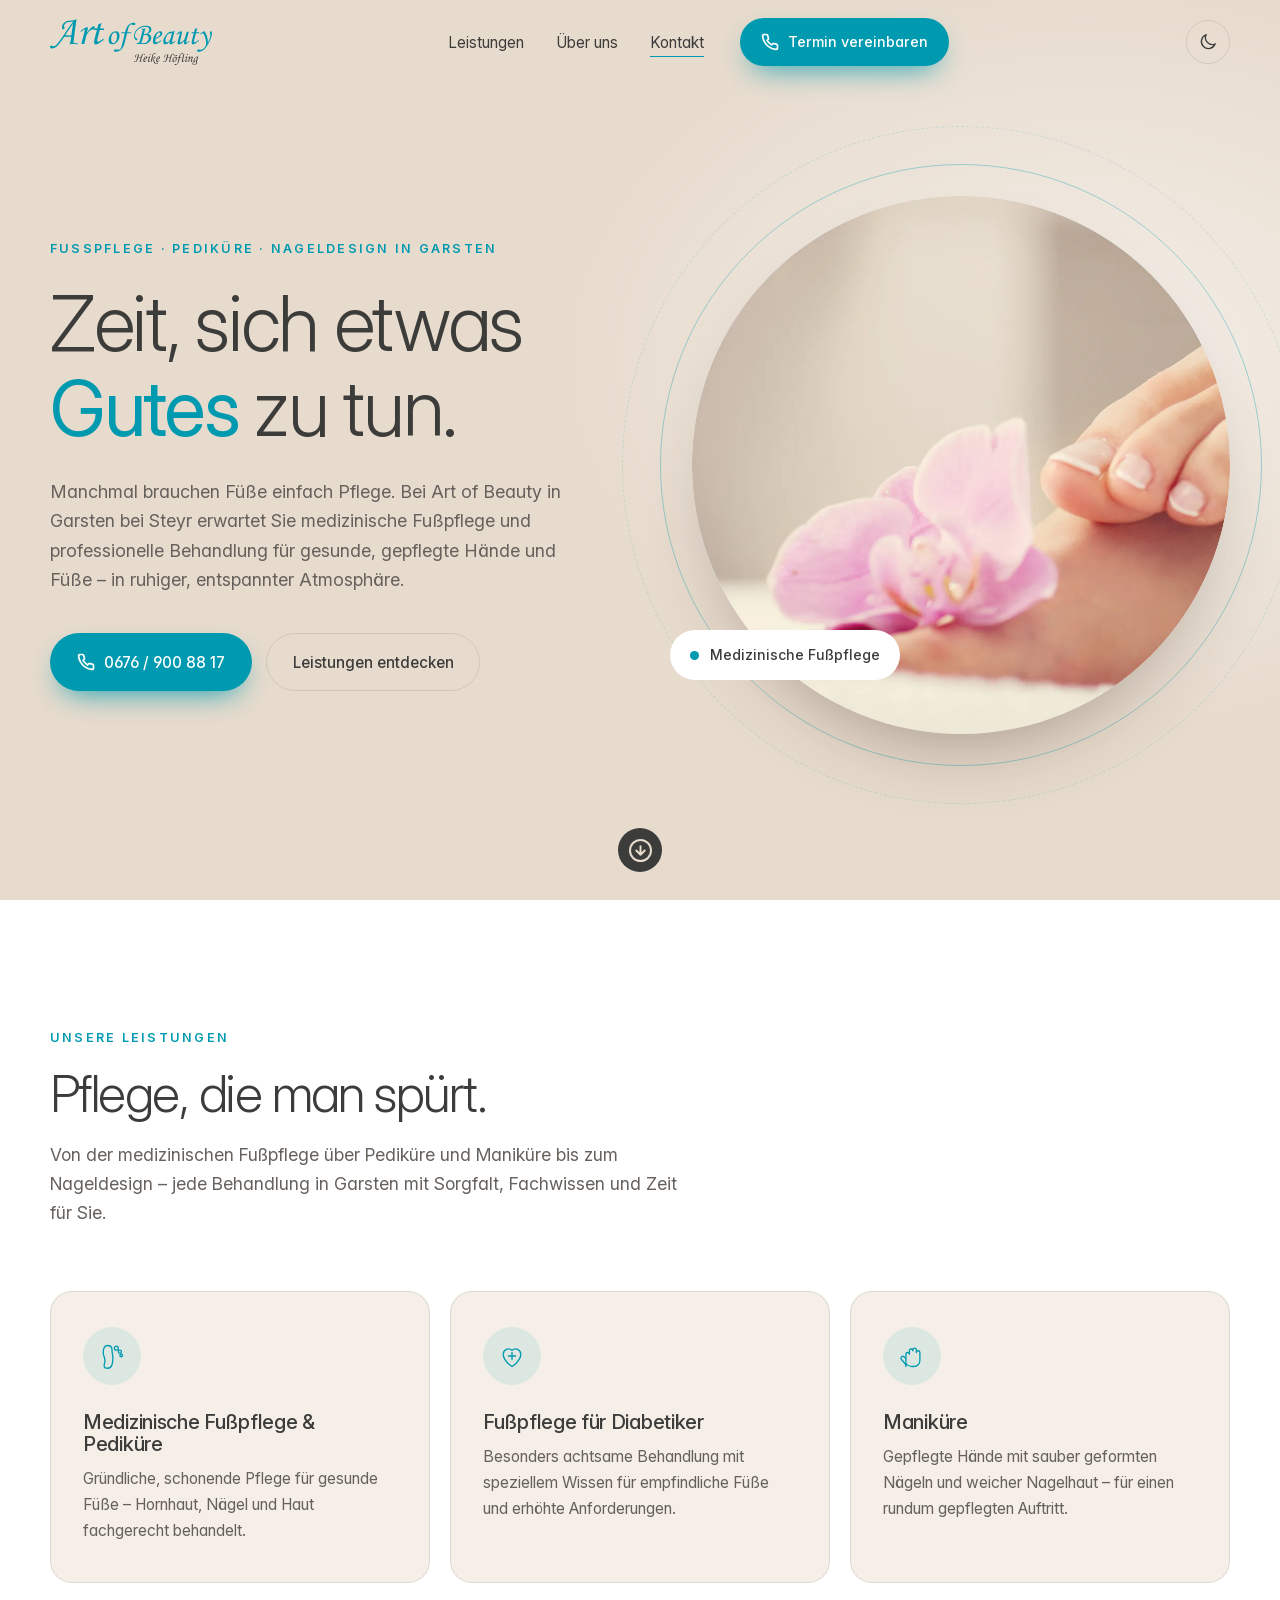
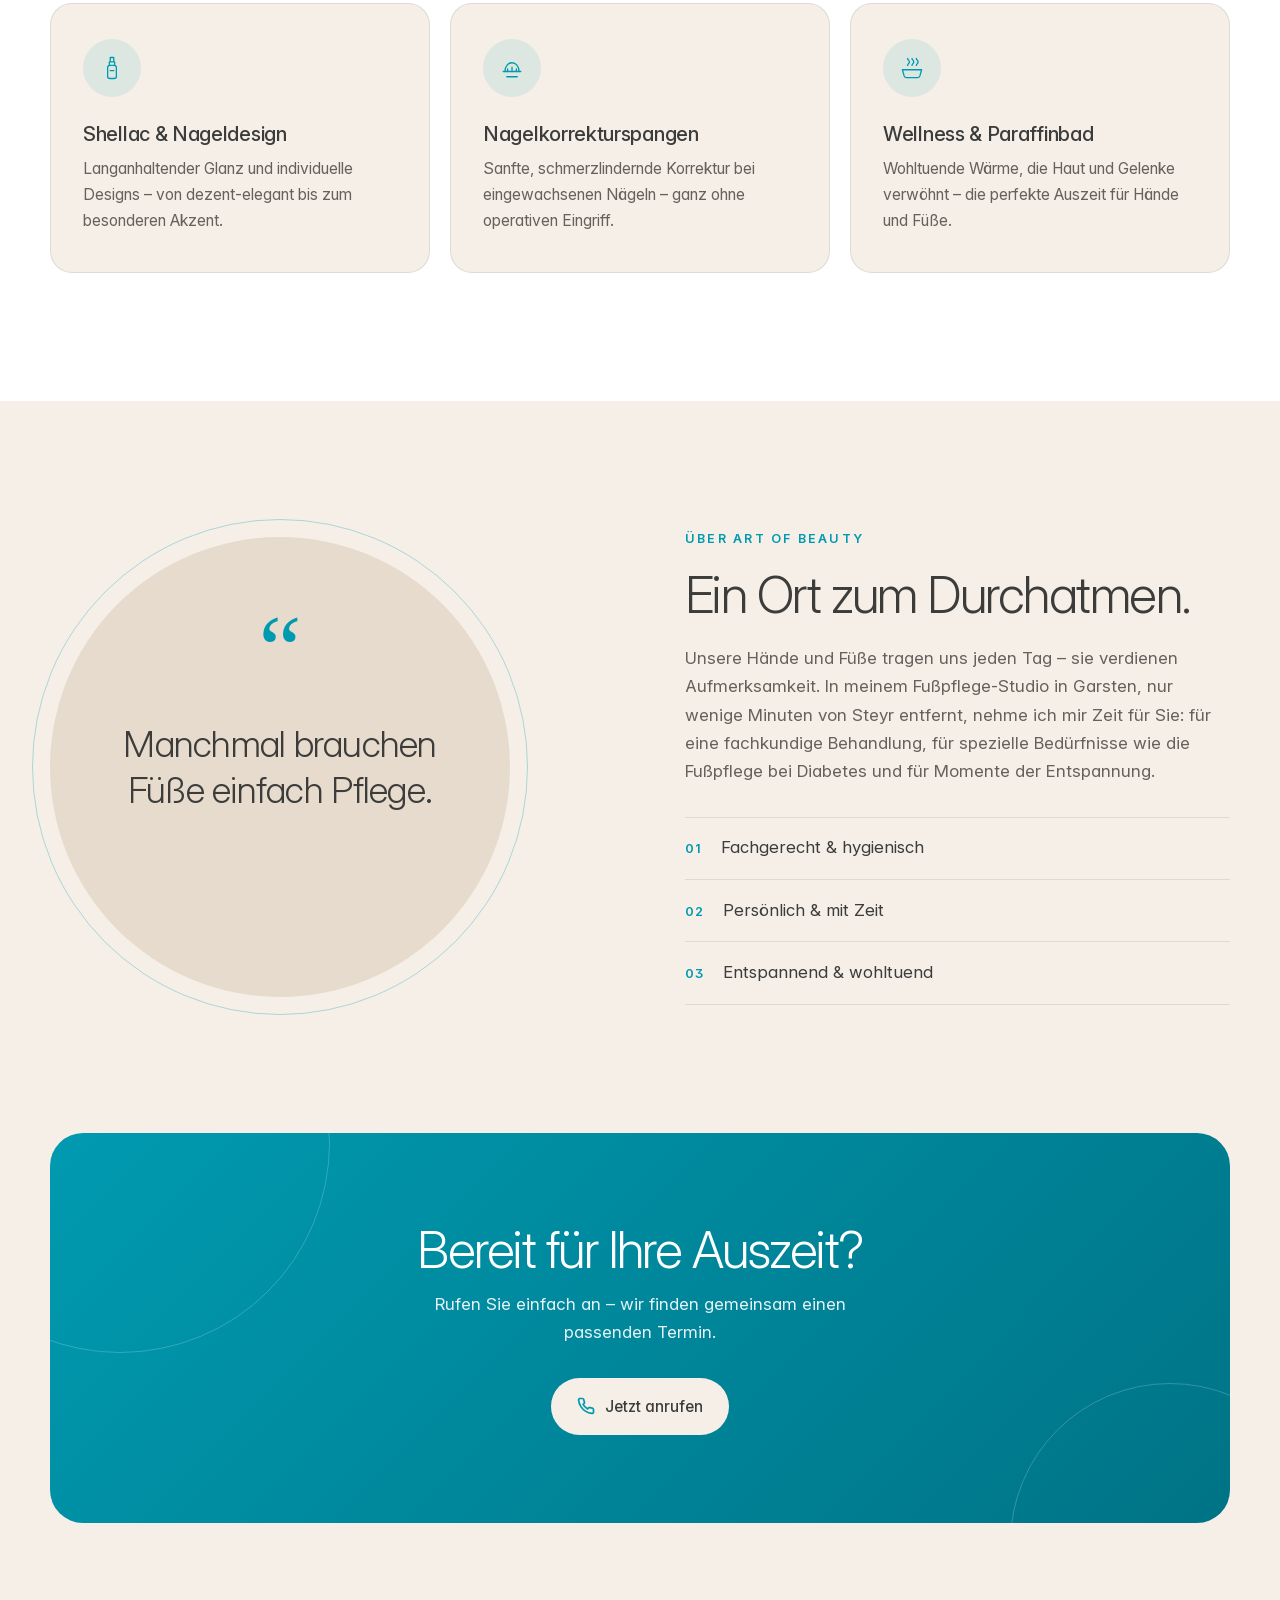
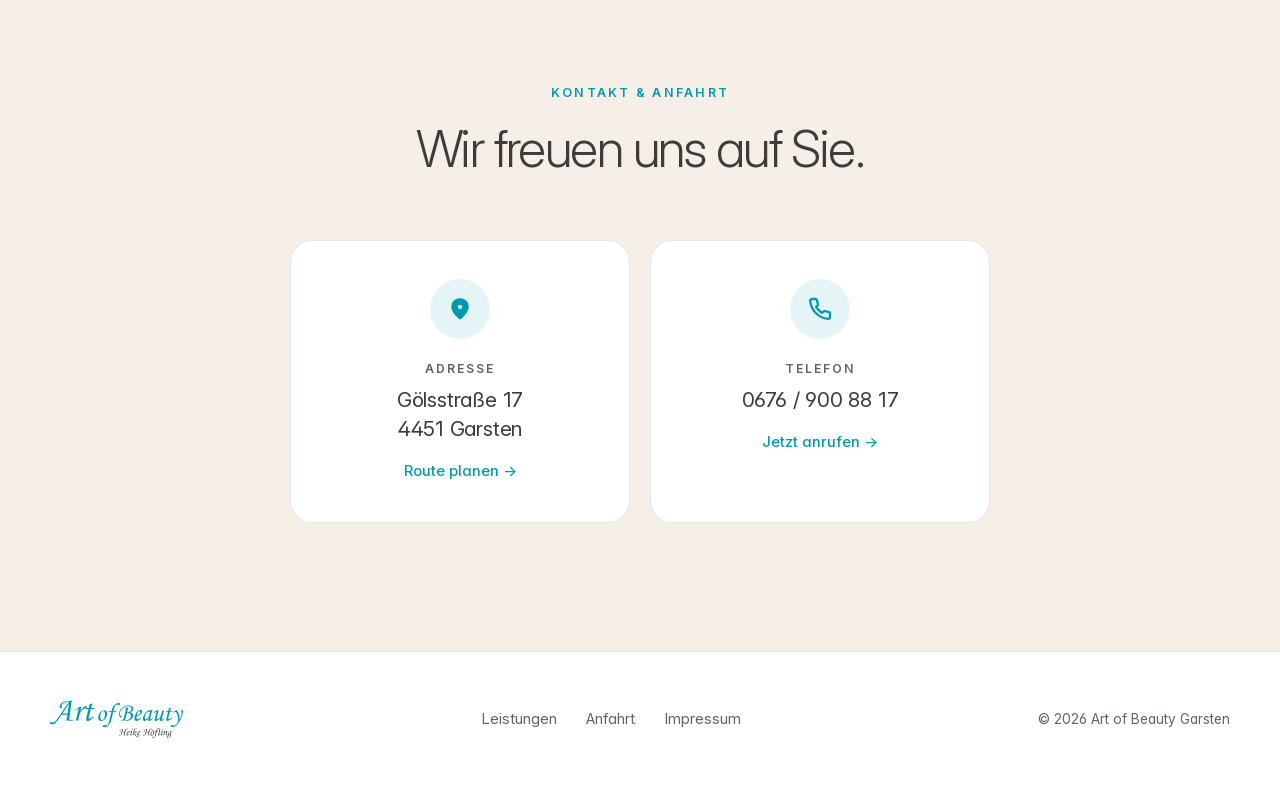
==== commit 894b975c: "Refine SEO, hero and add 404 page with SEO assets" ====
--- a/index.html
+++ b/index.html
@@ -3,14 +3,68 @@
 <head>
   <meta charset="utf-8">
   <meta name="viewport" content="width=device-width, initial-scale=1">
-  <title>Art of Beauty Garsten – Fußpflege, Pediküre &amp; Nageldesign</title>
-  <meta name="description" content="Art of Beauty in Garsten: medizinische Fußpflege, Pediküre, Fußpflege für Diabetiker, Maniküre, Shellac &amp; Nageldesign, Nagelkorrekturspangen und Paraffinbäder.">
+  <title>Fußpflege &amp; Pediküre in Garsten bei Steyr | Art of Beauty</title>
+  <meta name="description" content="Art of Beauty in Garsten bei Steyr: medizinische Fußpflege, Pediküre, Fußpflege für Diabetiker, Maniküre, Shellac &amp; Nageldesign, Nagelkorrekturspangen und Paraffinbad. Jetzt Termin vereinbaren: 0676 900 88 17.">
+  <meta name="robots" content="index, follow, max-image-preview:large">
+  <link rel="canonical" href="https://vostronix.github.io/art-of-beauty/">
+  <meta name="geo.region" content="AT-4">
+  <meta name="geo.placename" content="Garsten">
   <meta name="theme-color" content="#e7dbcd" media="(prefers-color-scheme: light)">
   <meta name="theme-color" content="#231f1a" media="(prefers-color-scheme: dark)">
-  <meta property="og:title" content="Art of Beauty Garsten">
-  <meta property="og:description" content="Zeit, sich etwas Gutes zu tun. Fußpflege, Pediküre &amp; Nageldesign in Garsten.">
-  <meta property="og:image" content="assets/hero.webp">
+
+  <!-- Open Graph / Social -->
+  <meta property="og:type" content="website">
+  <meta property="og:locale" content="de_AT">
+  <meta property="og:site_name" content="Art of Beauty Garsten">
+  <meta property="og:url" content="https://vostronix.github.io/art-of-beauty/">
+  <meta property="og:title" content="Art of Beauty – Fußpflege &amp; Nageldesign in Garsten">
+  <meta property="og:description" content="Zeit, sich etwas Gutes zu tun. Medizinische Fußpflege, Pediküre, Maniküre &amp; Nageldesign in Garsten bei Steyr.">
+  <meta property="og:image" content="https://vostronix.github.io/art-of-beauty/assets/og-image.jpg">
+  <meta property="og:image:width" content="1200">
+  <meta property="og:image:height" content="630">
+  <meta property="og:image:alt" content="Art of Beauty – Fußpflege in Garsten">
+  <meta name="twitter:card" content="summary_large_image">
+
   <link rel="icon" href="assets/favicon.svg" type="image/svg+xml">
+  <link rel="apple-touch-icon" href="assets/apple-touch-icon.png">
+
+  <!-- Strukturierte Daten für Google (Local Business) -->
+  <script type="application/ld+json">
+  {
+    "@context": "https://schema.org",
+    "@type": ["BeautySalon", "NailSalon"],
+    "@id": "https://vostronix.github.io/art-of-beauty/#business",
+    "name": "Art of Beauty Garsten",
+    "alternateName": "Art of Beauty – Heike Höfling",
+    "description": "Medizinische Fußpflege, Pediküre, Fußpflege für Diabetiker, Maniküre, Shellac & Nageldesign, Nagelkorrekturspangen und Paraffinbad in Garsten.",
+    "url": "https://vostronix.github.io/art-of-beauty/",
+    "telephone": "+43 676 9008817",
+    "image": "https://vostronix.github.io/art-of-beauty/assets/og-image.jpg",
+    "logo": "https://vostronix.github.io/art-of-beauty/assets/logo.svg",
+    "address": {
+      "@type": "PostalAddress",
+      "streetAddress": "Gölsstraße 17",
+      "postalCode": "4451",
+      "addressLocality": "Garsten",
+      "addressRegion": "Oberösterreich",
+      "addressCountry": "AT"
+    },
+    "areaServed": ["Garsten", "Steyr", "Oberösterreich"],
+    "hasMap": "https://www.google.com/maps/search/?api=1&query=G%C3%B6lsstra%C3%9Fe+17%2C+4451+Garsten",
+    "hasOfferCatalog": {
+      "@type": "OfferCatalog",
+      "name": "Leistungen",
+      "itemListElement": [
+        {"@type": "Offer", "itemOffered": {"@type": "Service", "name": "Medizinische Fußpflege & Pediküre"}},
+        {"@type": "Offer", "itemOffered": {"@type": "Service", "name": "Fußpflege für Diabetiker"}},
+        {"@type": "Offer", "itemOffered": {"@type": "Service", "name": "Maniküre"}},
+        {"@type": "Offer", "itemOffered": {"@type": "Service", "name": "Shellac & Nageldesign"}},
+        {"@type": "Offer", "itemOffered": {"@type": "Service", "name": "Nagelkorrekturspangen bei eingewachsenen Nägeln"}},
+        {"@type": "Offer", "itemOffered": {"@type": "Service", "name": "Wellness & Paraffinbad"}}
+      ]
+    }
+  }
+  </script>
   <link rel="preload" href="assets/fonts/InterVariable.woff2" as="font" type="font/woff2" crossorigin>
   <link rel="stylesheet" href="styles.css">
   <script>
@@ -61,9 +115,8 @@
     <section class="hero">
       <div class="container hero-inner">
         <div class="hero-text">
-          <p class="eyebrow reveal">Fußpflege · Pediküre · Nageldesign in Garsten</p>
-          <h1 class="reveal">Zeit, sich etwas <em>Gutes</em> zu tun.</h1>
-          <p class="lead reveal">Manchmal brauchen Füße einfach Pflege. Bei Art of Beauty erwartet Sie professionelle Behandlung für gesunde, gepflegte Hände und Füße – in ruhiger, entspannter Atmosphäre.</p>
+          <h1 class="reveal"><span class="eyebrow">Fußpflege · Pediküre · Nageldesign in Garsten</span> Zeit, sich etwas <em>Gutes</em> zu tun.</h1>
+          <p class="lead reveal">Manchmal brauchen Füße einfach Pflege. Bei Art of Beauty in Garsten bei Steyr erwartet Sie medizinische Fußpflege und professionelle Behandlung für gesunde, gepflegte Hände und Füße – in ruhiger, entspannter Atmosphäre.</p>
           <div class="hero-actions reveal">
             <a class="btn btn-primary" href="tel:+436769008817">
               <img src="assets/Phone.svg" alt="" width="18" height="18" class="icon-invert"> 0676 / 900 88 17
@@ -97,7 +150,7 @@
         <header class="section-head reveal">
           <p class="eyebrow">Unsere Leistungen</p>
           <h2>Pflege, die man spürt.</h2>
-          <p class="section-lead">Von der medizinischen Fußpflege bis zum Nageldesign – jede Behandlung mit Sorgfalt, Fachwissen und Zeit für Sie.</p>
+          <p class="section-lead">Von der medizinischen Fußpflege über Pediküre und Maniküre bis zum Nageldesign – jede Behandlung in Garsten mit Sorgfalt, Fachwissen und Zeit für Sie.</p>
         </header>
 
         <div class="cards">
@@ -164,7 +217,7 @@
         <div class="about-text reveal">
           <p class="eyebrow">Über Art of Beauty</p>
           <h2>Ein Ort zum Durchatmen.</h2>
-          <p>Unsere Hände und Füße tragen uns jeden Tag – sie verdienen Aufmerksamkeit. In meinem Studio in Garsten nehme ich mir Zeit für Sie: für eine fachkundige Behandlung, für spezielle Bedürfnisse und für Momente der Entspannung.</p>
+          <p>Unsere Hände und Füße tragen uns jeden Tag – sie verdienen Aufmerksamkeit. In meinem Fußpflege-Studio in Garsten, nur wenige Minuten von Steyr entfernt, nehme ich mir Zeit für Sie: für eine fachkundige Behandlung, für spezielle Bedürfnisse wie die Fußpflege bei Diabetes und für Momente der Entspannung.</p>
           <ul class="values">
             <li><span>01</span>Fachgerecht &amp; hygienisch</li>
             <li><span>02</span>Persönlich &amp; mit Zeit</li>
--- a/styles.css
+++ b/styles.css
@@ -213,6 +213,7 @@
   font-size: clamp(2.6rem, 6vw, 5rem);
   margin-bottom: 1.6rem;
 }
+.hero h1 .eyebrow { display: block; line-height: 1.65; margin-bottom: 1.4rem; }
 .lead { font-size: clamp(1.05rem, 1.4vw, 1.2rem); color: var(--text-soft); max-width: 34rem; margin: 0 0 2.4rem; }
 .hero-actions { display: flex; flex-wrap: wrap; gap: 0.9rem; }
 
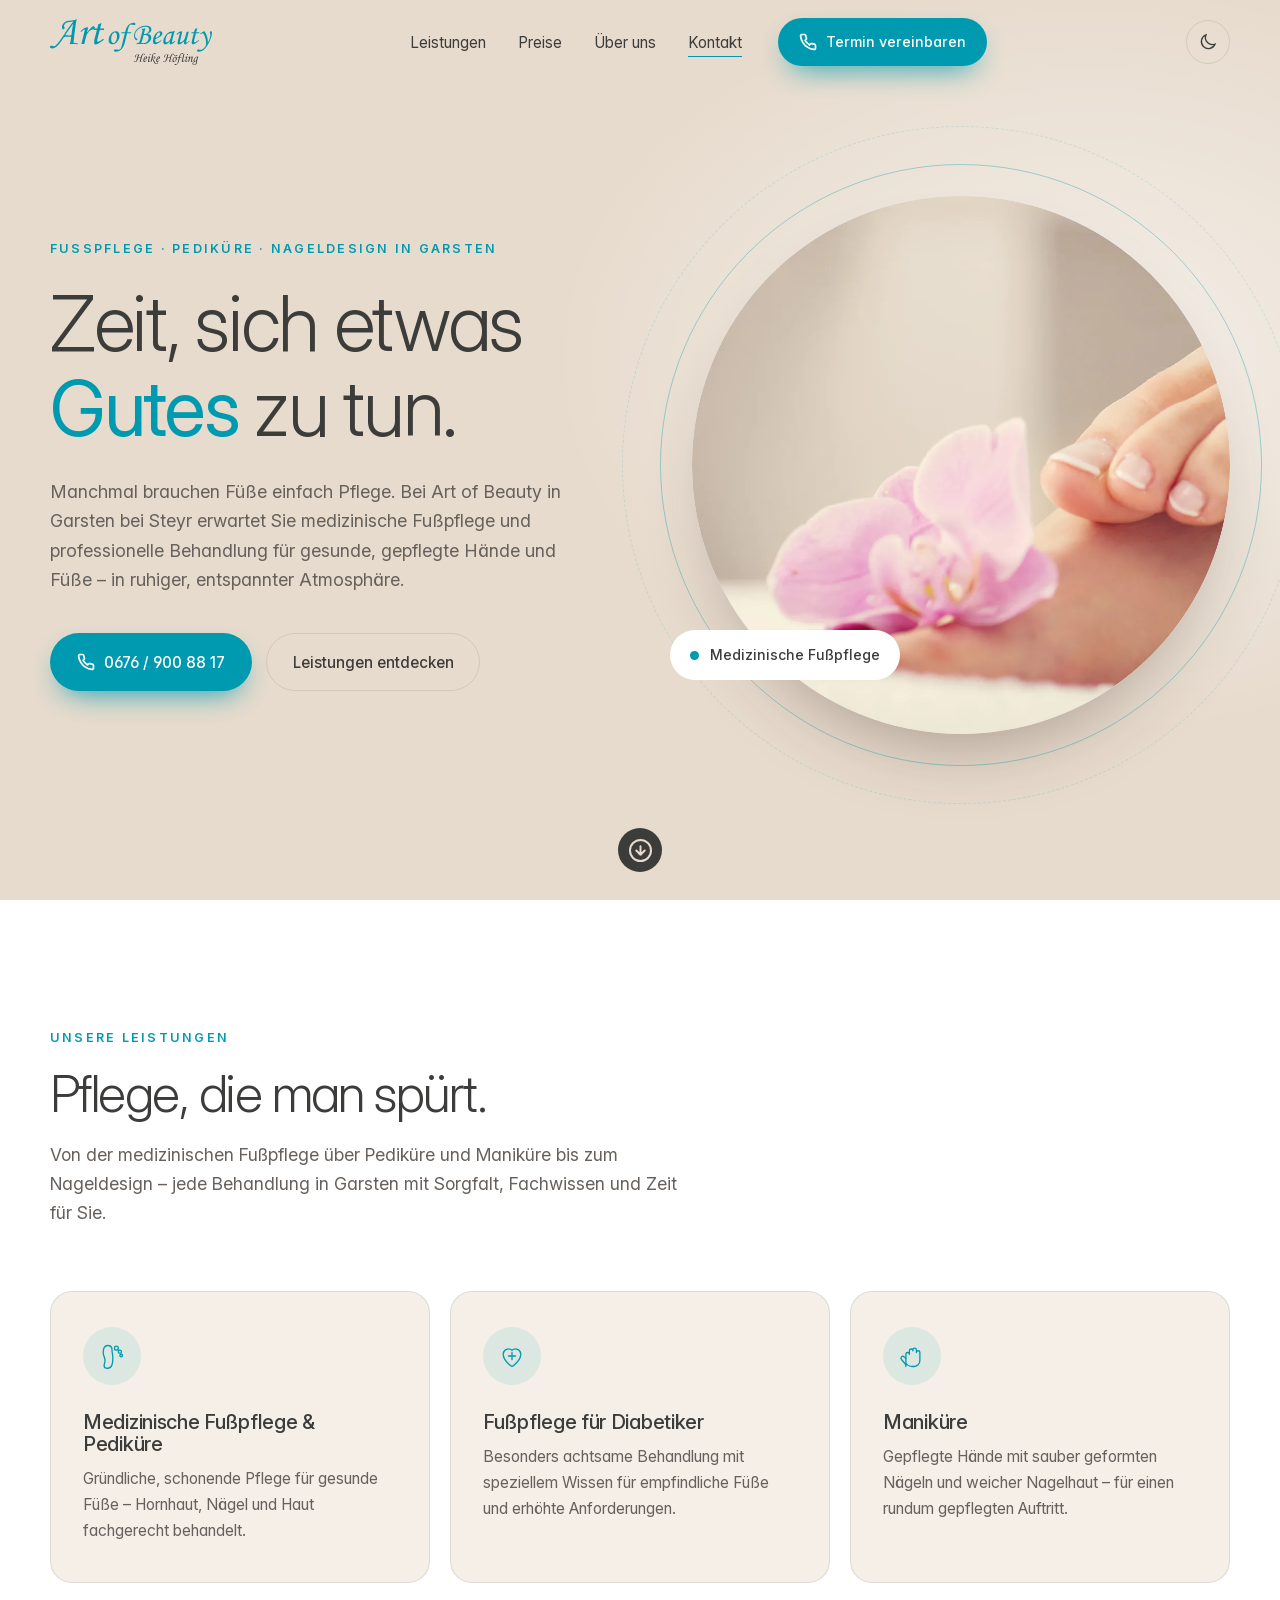
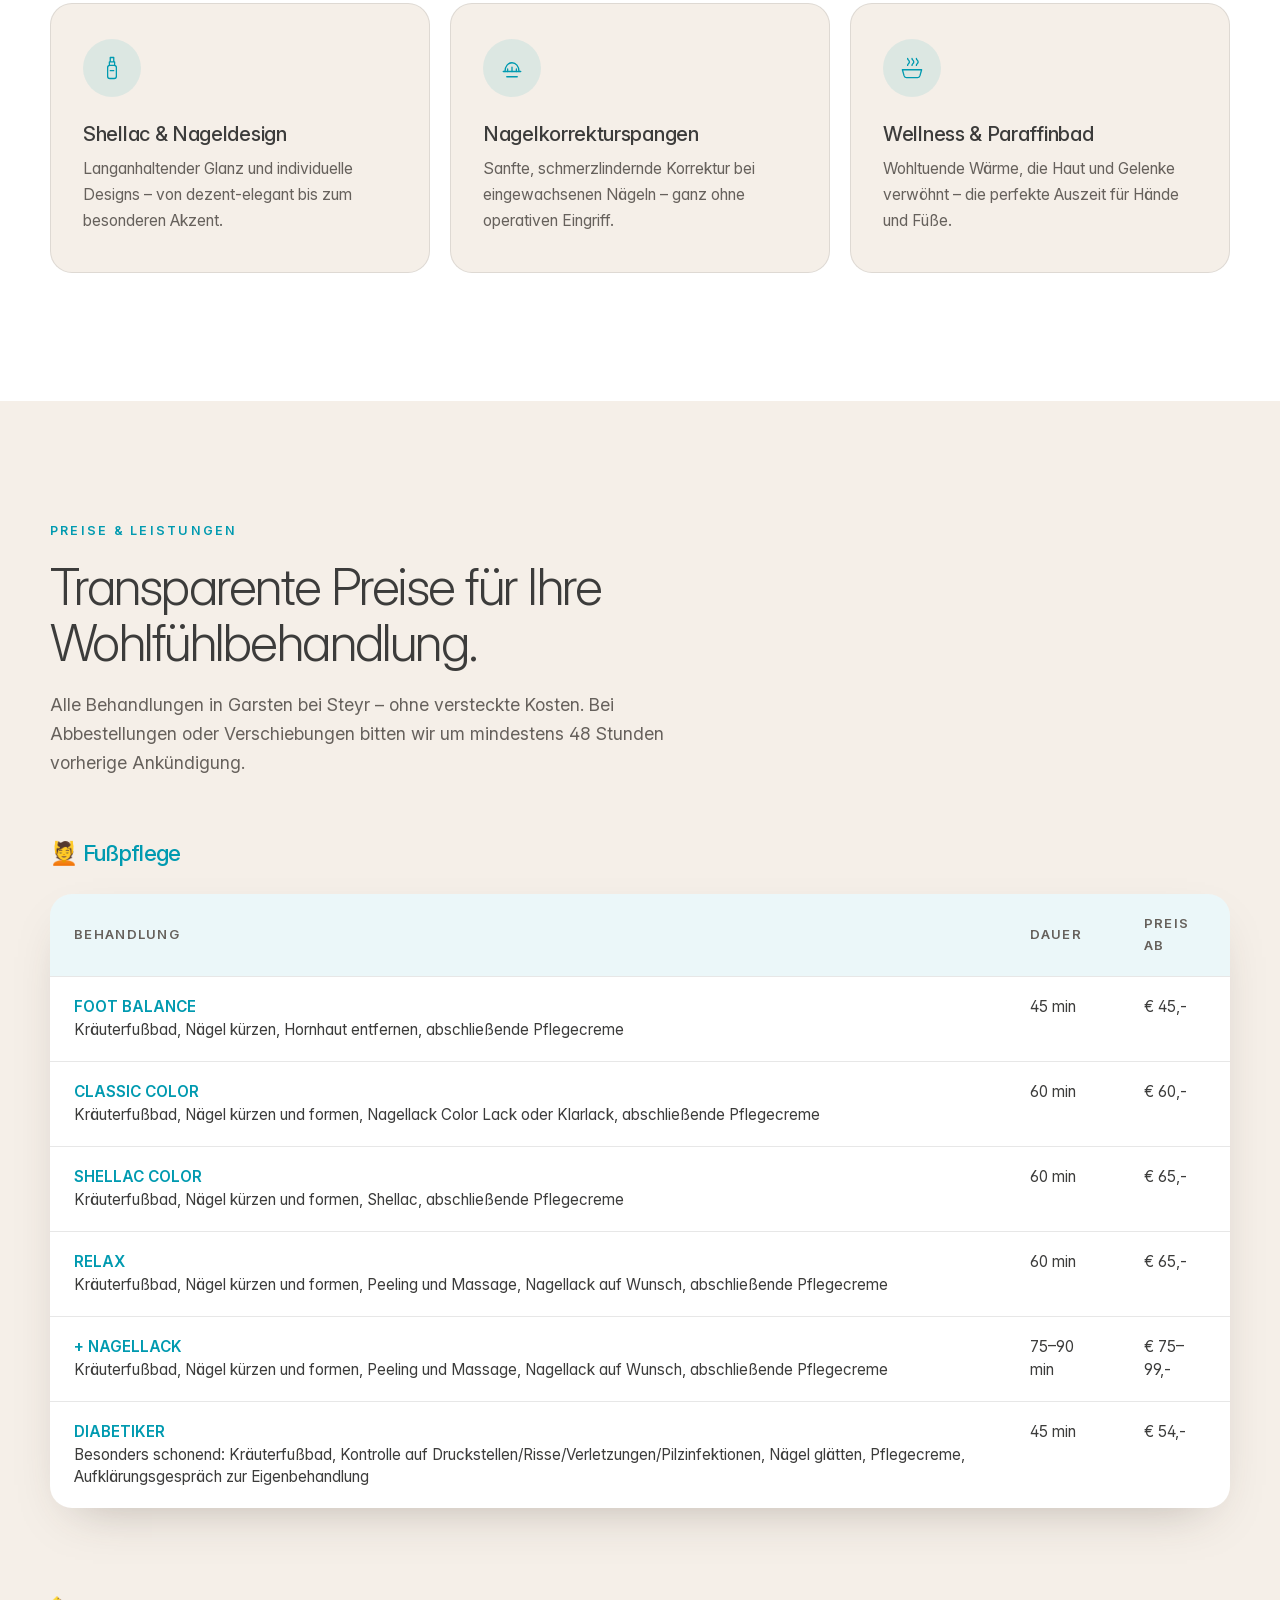
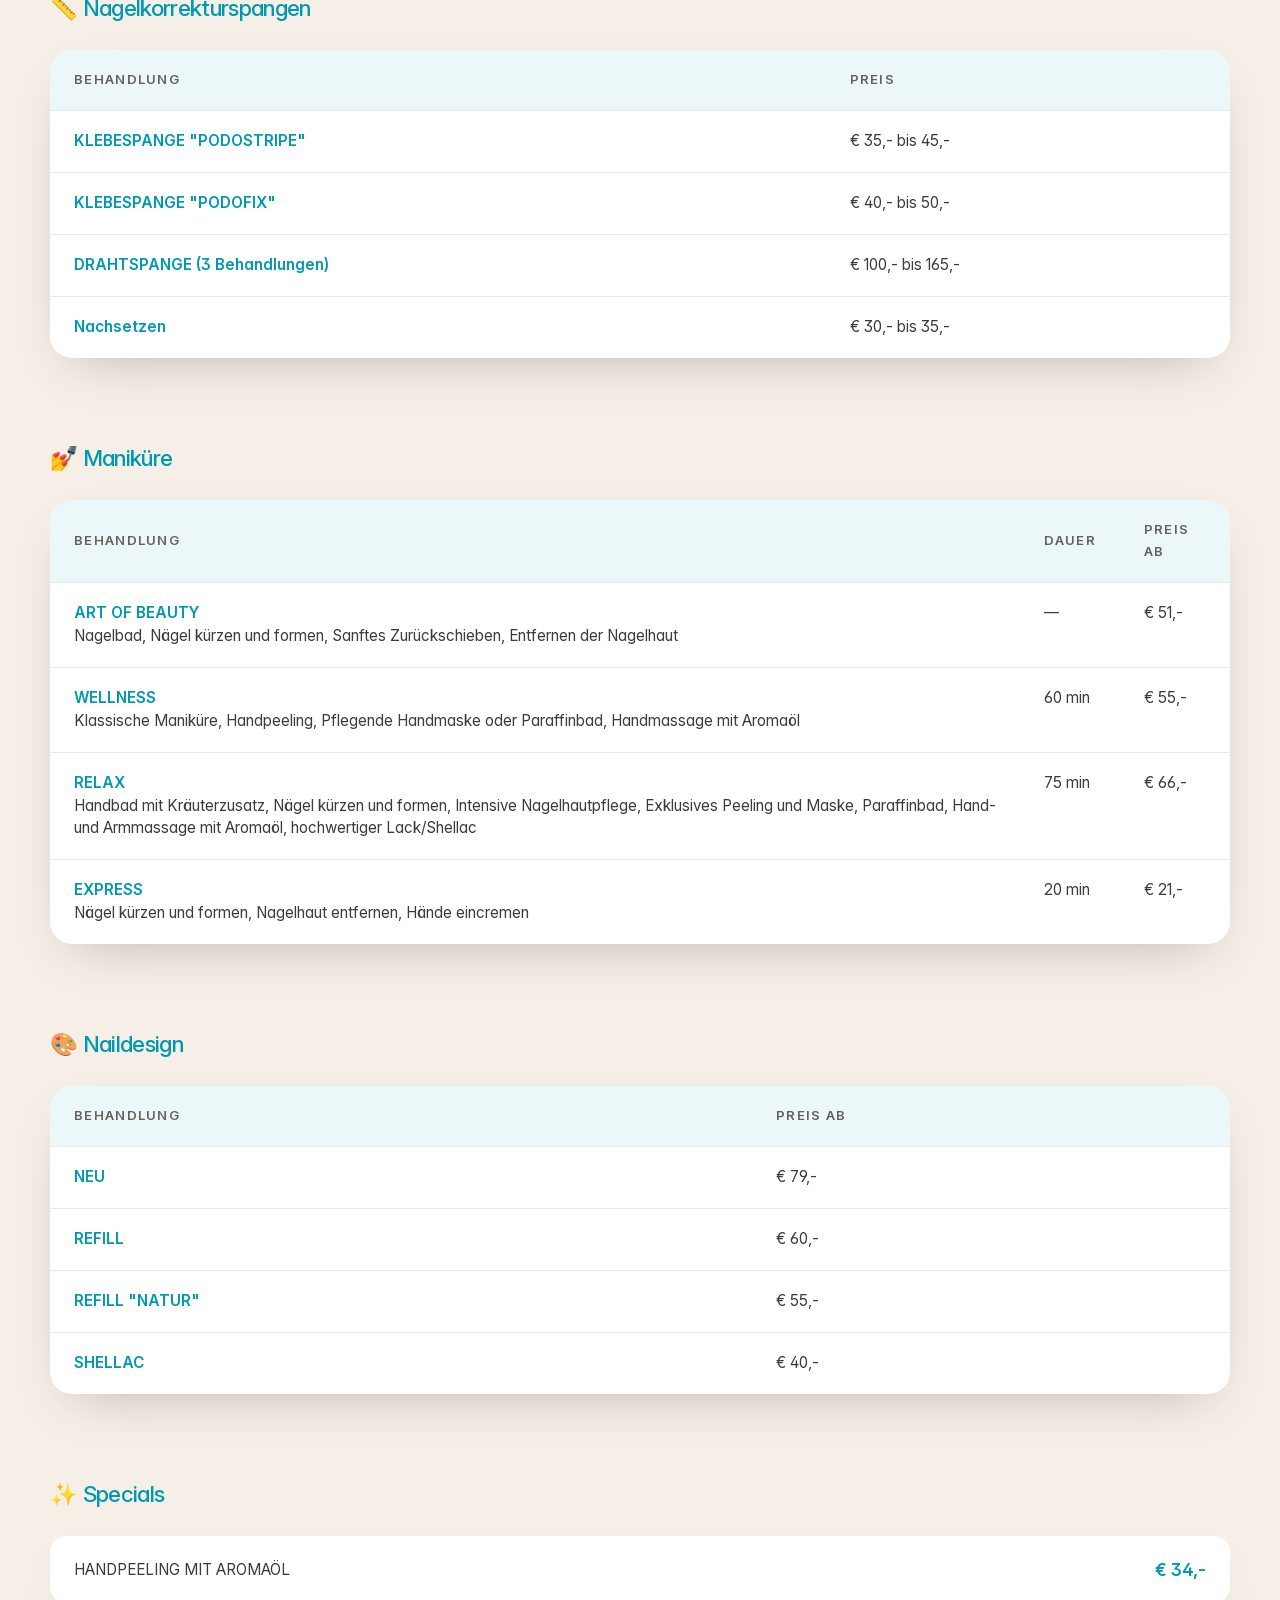
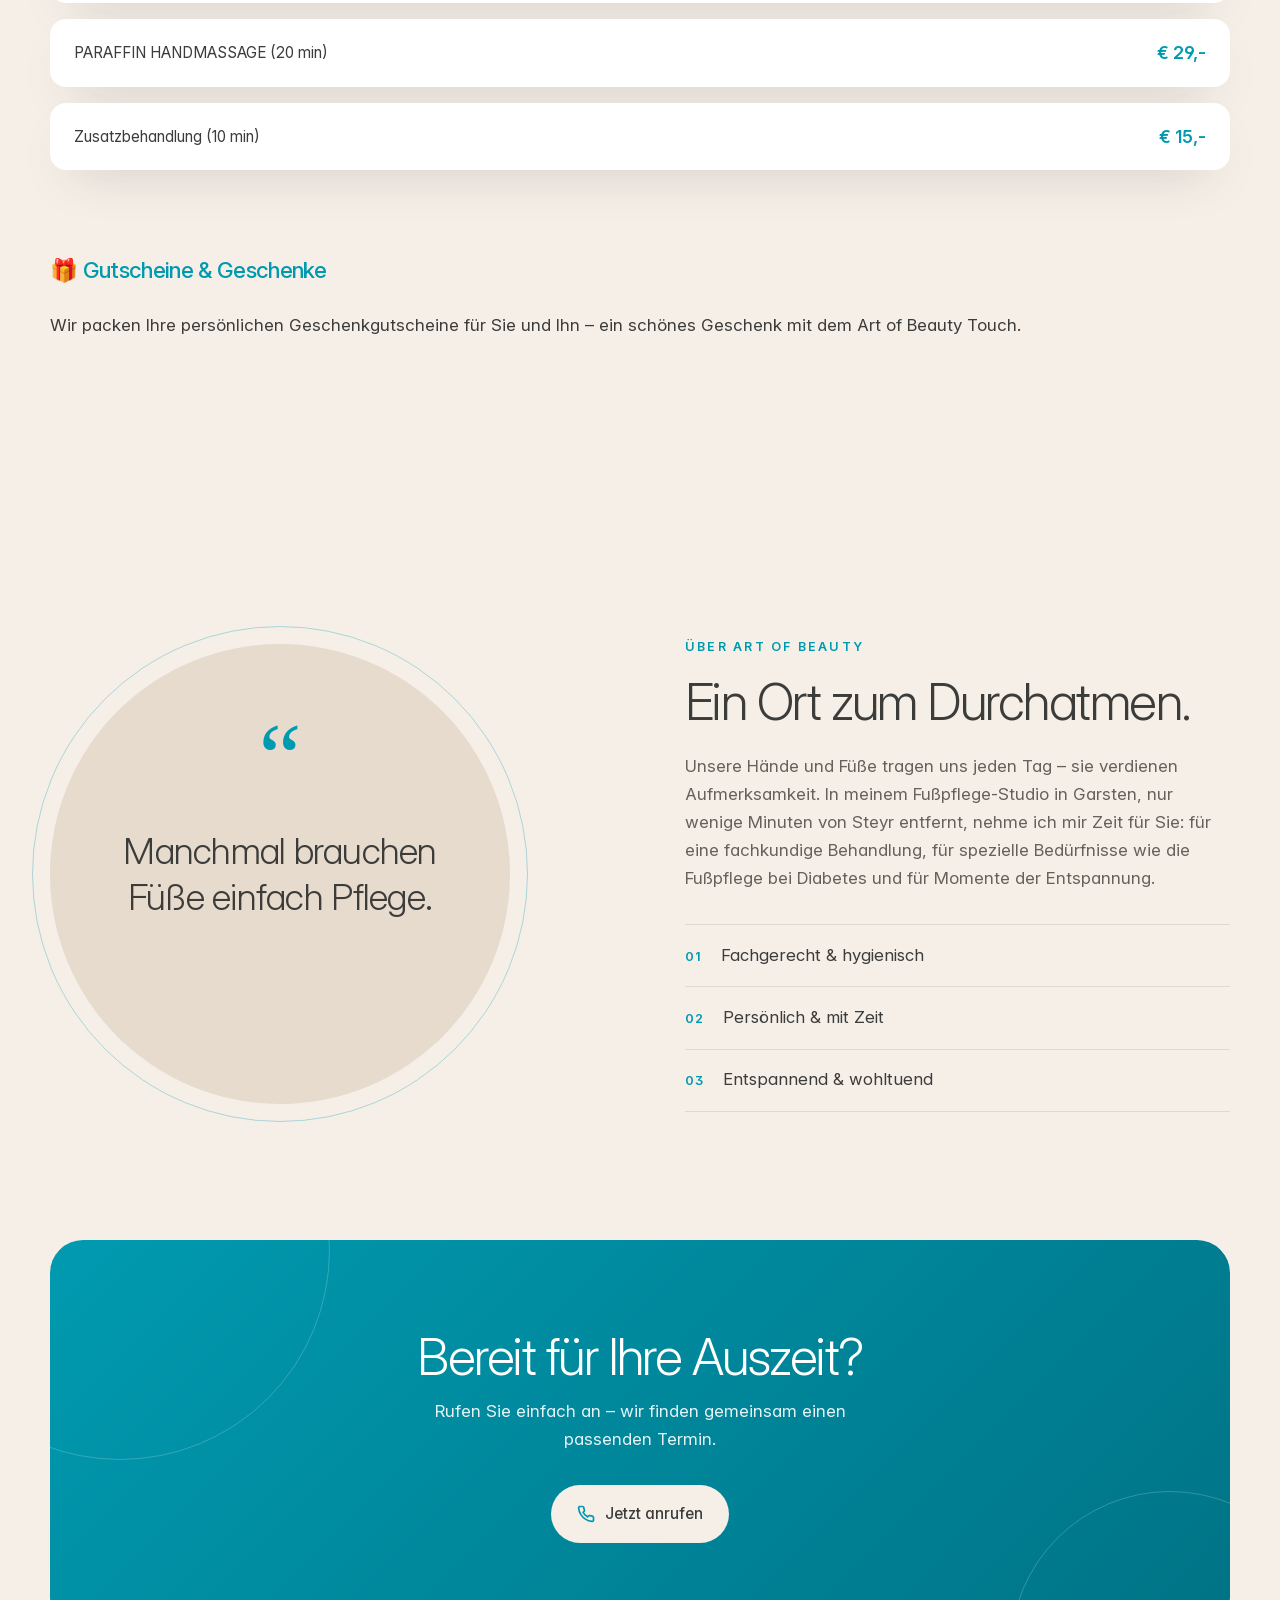
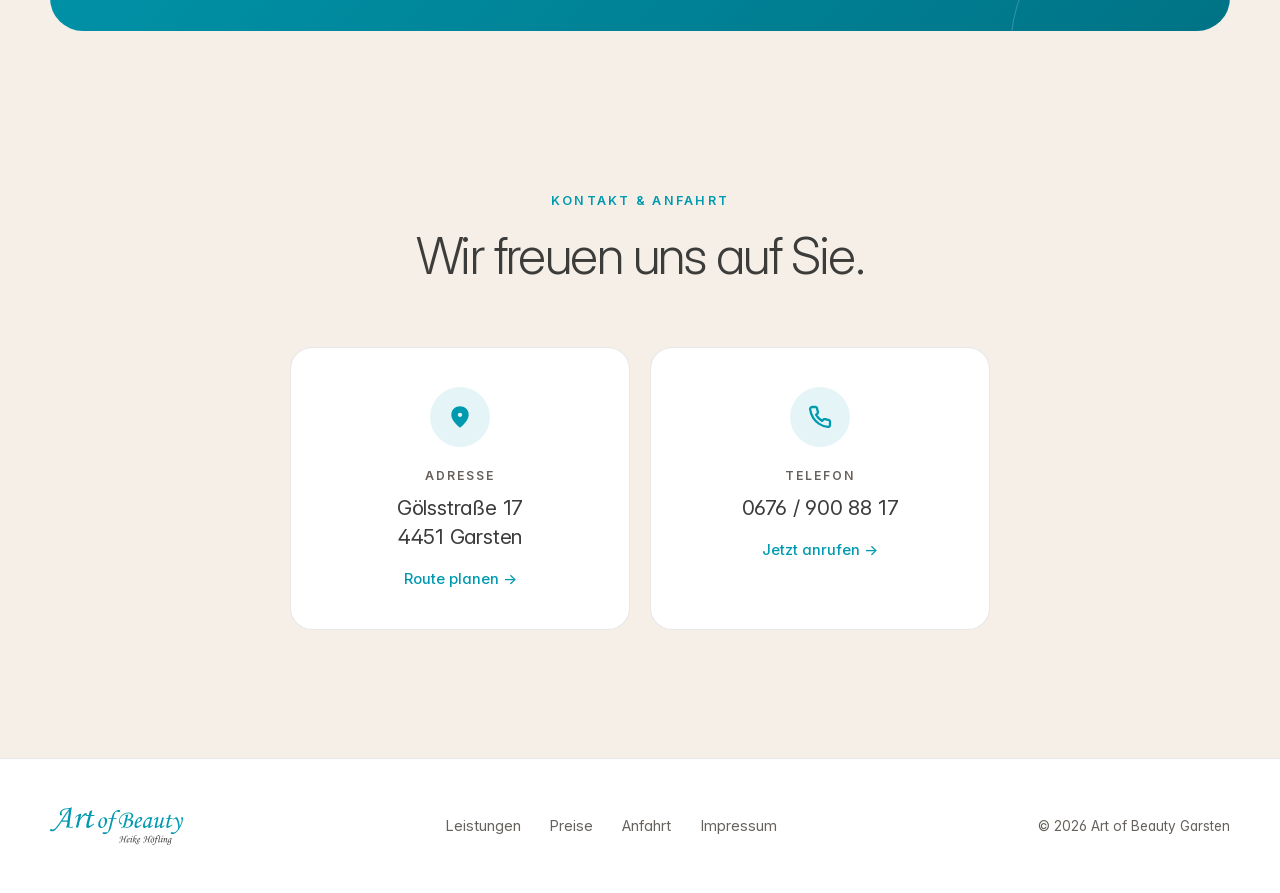
==== commit 40534cd1: "implemented pricelist" ====
--- a/index.html
+++ b/index.html
@@ -90,6 +90,7 @@
       <nav class="nav" id="nav" aria-label="Hauptnavigation">
         <ul>
           <li><a href="#leistungen">Leistungen</a></li>
+          <li><a href="#preise">Preise</a></li>
           <li><a href="#ueber">Über uns</a></li>
           <li><a href="#kontakt">Kontakt</a></li>
         </ul>
@@ -205,6 +206,188 @@
       </div>
     </section>
 
+    <!-- PREISLISTE -->
+    <section class="section price-list" id="preise">
+      <div class="container">
+        <header class="section-head reveal">
+          <p class="eyebrow">Preise &amp; Leistungen</p>
+          <h2>Transparente Preise für Ihre Wohlfühlbehandlung.</h2>
+          <p class="section-lead">Alle Behandlungen in Garsten bei Steyr – ohne versteckte Kosten. Bei Abbestellungen oder Verschiebungen bitten wir um mindestens 48 Stunden vorherige Ankündigung.</p>
+        </header>
+
+        <div class="price-list-content">
+          <!-- Fußbehandlungen -->
+          <article class="price-category reveal">
+            <h3>💆 Fußpflege</h3>
+            <table class="price-table">
+              <thead>
+                <tr>
+                  <th>Behandlung</th>
+                  <th>Dauer</th>
+                  <th>Preis ab</th>
+                </tr>
+              </thead>
+              <tbody>
+                <tr>
+                  <td><strong>FOOT BALANCE</strong><br>Kräuterfußbad, Nägel kürzen, Hornhaut entfernen, abschließende Pflegecreme</td>
+                  <td>45 min</td>
+                  <td>€ 45,-</td>
+                </tr>
+                <tr>
+                  <td><strong>CLASSIC COLOR</strong><br>Kräuterfußbad, Nägel kürzen und formen, Nagellack Color Lack oder Klarlack, abschließende Pflegecreme</td>
+                  <td>60 min</td>
+                  <td>€ 60,-</td>
+                </tr>
+                <tr>
+                  <td><strong>SHELLAC COLOR</strong><br>Kräuterfußbad, Nägel kürzen und formen, Shellac, abschließende Pflegecreme</td>
+                  <td>60 min</td>
+                  <td>€ 65,-</td>
+                </tr>
+                <tr>
+                  <td><strong>RELAX</strong><br>Kräuterfußbad, Nägel kürzen und formen, Peeling und Massage, Nagellack auf Wunsch, abschließende Pflegecreme</td>
+                  <td>60 min</td>
+                  <td>€ 65,-</td>
+                </tr>
+                <tr>
+                  <td><strong>+ NAGELLACK</strong><br>Kräuterfußbad, Nägel kürzen und formen, Peeling und Massage, Nagellack auf Wunsch, abschließende Pflegecreme</td>
+                  <td>75–90 min</td>
+                  <td>€ 75–99,-</td>
+                </tr>
+                <tr>
+                  <td><strong>DIABETIKER</strong><br>Besonders schonend: Kräuterfußbad, Kontrolle auf Druckstellen/Risse/Verletzungen/Pilzinfektionen, Nägel glätten, Pflegecreme, Aufklärungsgespräch zur Eigenbehandlung</td>
+                  <td>45 min</td>
+                  <td>€ 54,-</td>
+                </tr>
+              </tbody>
+            </table>
+          </article>
+
+          <!-- Orthonyxiespangen -->
+          <article class="price-category reveal">
+            <h3>📏 Nagelkorrekturspangen</h3>
+            <table class="price-table">
+              <thead>
+                <tr>
+                  <th>Behandlung</th>
+                  <th>Preis</th>
+                </tr>
+              </thead>
+              <tbody>
+                <tr>
+                  <td><strong>KLEBESPANGE "PODOSTRIPE"</strong></td>
+                  <td>€ 35,- bis 45,-</td>
+                </tr>
+                <tr>
+                  <td><strong>KLEBESPANGE "PODOFIX"</strong></td>
+                  <td>€ 40,- bis 50,-</td>
+                </tr>
+                <tr>
+                  <td><strong>DRAHTSPANGE (3 Behandlungen)</strong></td>
+                  <td>€ 100,- bis 165,-</td>
+                </tr>
+                <tr>
+                  <td><strong>Nachsetzen</strong></td>
+                  <td>€ 30,- bis 35,-</td>
+                </tr>
+              </tbody>
+            </table>
+          </article>
+
+          <!-- Maniküre -->
+          <article class="price-category reveal">
+            <h3>💅 Maniküre</h3>
+            <table class="price-table">
+              <thead>
+                <tr>
+                  <th>Behandlung</th>
+                  <th>Dauer</th>
+                  <th>Preis ab</th>
+                </tr>
+              </thead>
+              <tbody>
+                <tr>
+                  <td><strong>ART OF BEAUTY</strong><br>Nagelbad, Nägel kürzen und formen, Sanftes Zurückschieben, Entfernen der Nagelhaut</td>
+                  <td>—</td>
+                  <td>€ 51,-</td>
+                </tr>
+                <tr>
+                  <td><strong>WELLNESS</strong><br>Klassische Maniküre, Handpeeling, Pflegende Handmaske oder Paraffinbad, Handmassage mit Aromaöl</td>
+                  <td>60 min</td>
+                  <td>€ 55,-</td>
+                </tr>
+                <tr>
+                  <td><strong>RELAX</strong><br>Handbad mit Kräuterzusatz, Nägel kürzen und formen, Intensive Nagelhautpflege, Exklusives Peeling und Maske, Paraffinbad, Hand- und Armmassage mit Aromaöl, hochwertiger Lack/Shellac</td>
+                  <td>75 min</td>
+                  <td>€ 66,-</td>
+                </tr>
+                <tr>
+                  <td><strong>EXPRESS</strong><br>Nägel kürzen und formen, Nagelhaut entfernen, Hände eincremen</td>
+                  <td>20 min</td>
+                  <td>€ 21,-</td>
+                </tr>
+              </tbody>
+            </table>
+          </article>
+
+          <!-- Naildesign -->
+          <article class="price-category reveal">
+            <h3>🎨 Naildesign</h3>
+            <table class="price-table">
+              <thead>
+                <tr>
+                  <th>Behandlung</th>
+                  <th>Preis ab</th>
+                </tr>
+              </thead>
+              <tbody>
+                <tr>
+                  <td><strong>NEU</strong></td>
+                  <td>€ 79,-</td>
+                </tr>
+                <tr>
+                  <td><strong>REFILL</strong></td>
+                  <td>€ 60,-</td>
+                </tr>
+                <tr>
+                  <td><strong>REFILL "NATUR"</strong></td>
+                  <td>€ 55,-</td>
+                </tr>
+                <tr>
+                  <td><strong>SHELLAC</strong></td>
+                  <td>€ 40,-</td>
+                </tr>
+              </tbody>
+            </table>
+          </article>
+
+          <!-- Specials -->
+          <article class="price-category reveal">
+            <h3>✨ Specials</h3>
+            <div class="special-prices">
+              <div class="special-item">
+                <span class="special-name">HANDPEELING MIT AROMAÖL</span>
+                <span class="special-price">€ 34,-</span>
+              </div>
+              <div class="special-item">
+                <span class="special-name">PARAFFIN HANDMASSAGE (20 min)</span>
+                <span class="special-price">€ 29,-</span>
+              </div>
+              <div class="special-item">
+                <span class="special-name">Zusatzbehandlung (10 min)</span>
+                <span class="special-price">€ 15,-</span>
+              </div>
+            </div>
+          </article>
+
+          <!-- Gutscheine -->
+          <article class="price-category reveal">
+            <h3>🎁 Gutscheine & Geschenke</h3>
+            <p>Wir packen Ihre persönlichen Geschenkgutscheine für Sie und Ihn – ein schönes Geschenk mit dem Art of Beauty Touch.</p>
+          </article>
+        </div>
+      </div>
+    </section>
+
     <!-- ÜBER / ZITAT -->
     <section class="section about" id="ueber">
       <div class="container about-inner">
@@ -271,6 +454,7 @@
       <img class="logo logo-dark footer-logo" src="assets/logo-dark.svg" alt="" width="288" height="82" aria-hidden="true">
       <nav class="footer-nav" aria-label="Fußzeile">
         <a href="#leistungen">Leistungen</a>
+        <a href="#preise">Preise</a>
         <a href="#kontakt">Anfahrt</a>
         <a href="impressum.html">Impressum</a>
       </nav>
--- a/styles.css
+++ b/styles.css
@@ -394,6 +394,124 @@
 }
 .fab-call.visible { transform: scale(1); }
 
+/* ---------- Price List ---------- */
+.section.price-list {
+  padding: 120px 0;
+}
+
+.price-list-content {
+  display: flex;
+  flex-direction: column;
+  gap: 3.5rem;
+}
+
+.price-category {
+  margin-bottom: 2rem;
+}
+
+.price-category h3 {
+  font-size: 1.4rem;
+  font-weight: 500;
+  margin: 0 0 1.8rem;
+  color: var(--accent);
+}
+
+.price-table {
+  width: 100%;
+  border-collapse: collapse;
+  background: var(--card);
+  border-radius: var(--radius);
+  overflow: hidden;
+  box-shadow: var(--shadow);
+}
+
+.price-table th,
+.price-table td {
+  padding: 1.2rem 1.5rem;
+  text-align: left;
+  border-bottom: 1px solid var(--line);
+}
+
+.price-table th {
+  font-size: 0.82rem;
+  font-weight: 600;
+  letter-spacing: 0.1em;
+  text-transform: uppercase;
+  color: var(--text-soft);
+  background: rgba(0, 154, 176, 0.08);
+}
+
+.price-table td {
+  font-size: 0.95rem;
+  line-height: 1.5;
+  vertical-align: top;
+}
+
+.price-table tr:last-child td {
+  border-bottom: none;
+}
+
+.price-table strong {
+  color: var(--accent);
+  font-weight: 600;
+}
+
+.special-prices {
+  display: flex;
+  flex-direction: column;
+  gap: 1rem;
+}
+
+.special-item {
+  display: flex;
+  justify-content: space-between;
+  align-items: center;
+  padding: 1.2rem 1.5rem;
+  background: var(--card);
+  border-radius: 16px;
+  box-shadow: var(--shadow);
+}
+
+.special-name {
+  font-size: 0.95rem;
+  color: var(--text);
+  font-weight: 400;
+}
+
+.special-price {
+  font-size: 1.1rem;
+  font-weight: 600;
+  color: var(--accent);
+}
+
+@media (max-width: 860px) {
+  .price-table th,
+  .price-table td {
+    padding: 1rem 0.9rem;
+  }
+  
+  .price-category h3 {
+    font-size: 1.25rem;
+    margin-bottom: 1.4rem;
+  }
+}
+
+@media (max-width: 600px) {
+  .section.price-list {
+    padding: 90px 0;
+  }
+  
+  .price-table th,
+  .price-table td {
+    padding: 0.9rem 0.8rem;
+    font-size: 0.9rem;
+  }
+  
+  .special-item {
+    padding: 1rem 1.2rem;
+  }
+}
+
 /* ---------- Legal page ---------- */
 .legal { padding: 140px 0 6rem; }
 .legal .container { max-width: 760px; }
